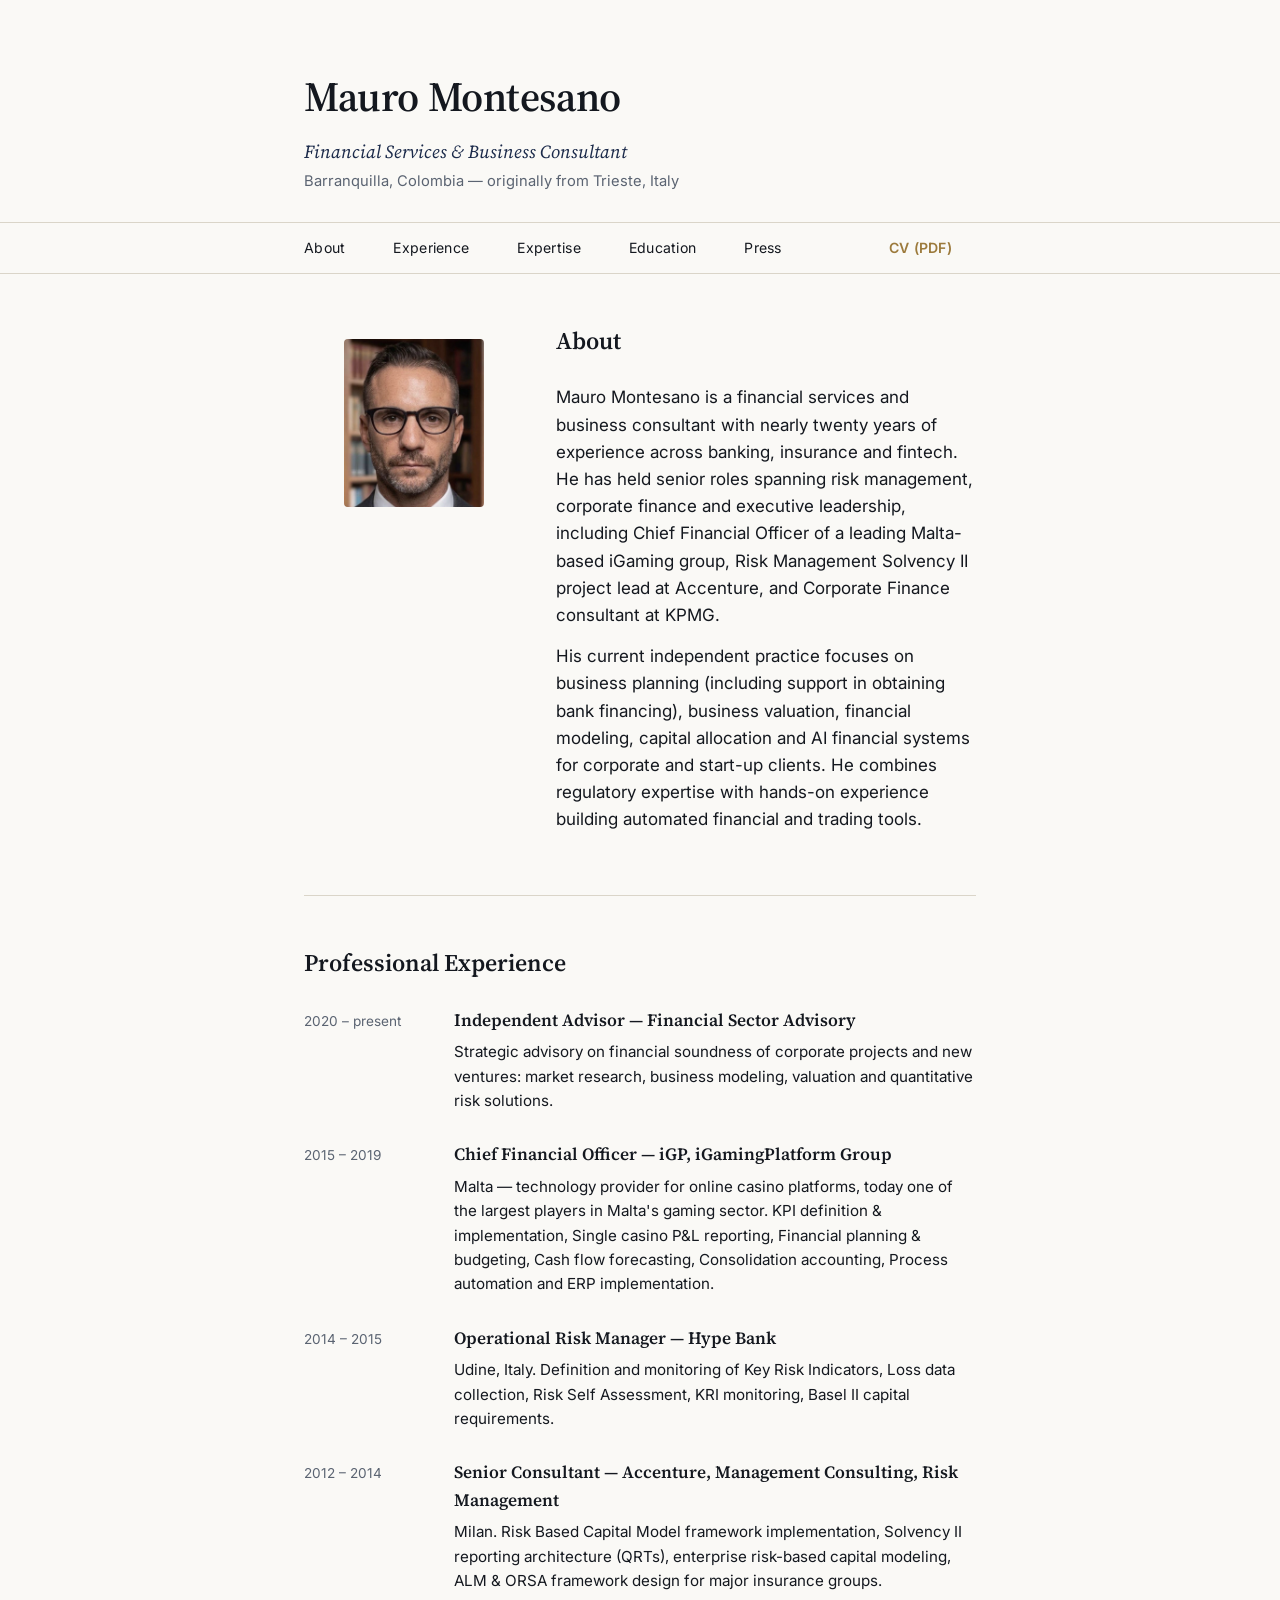
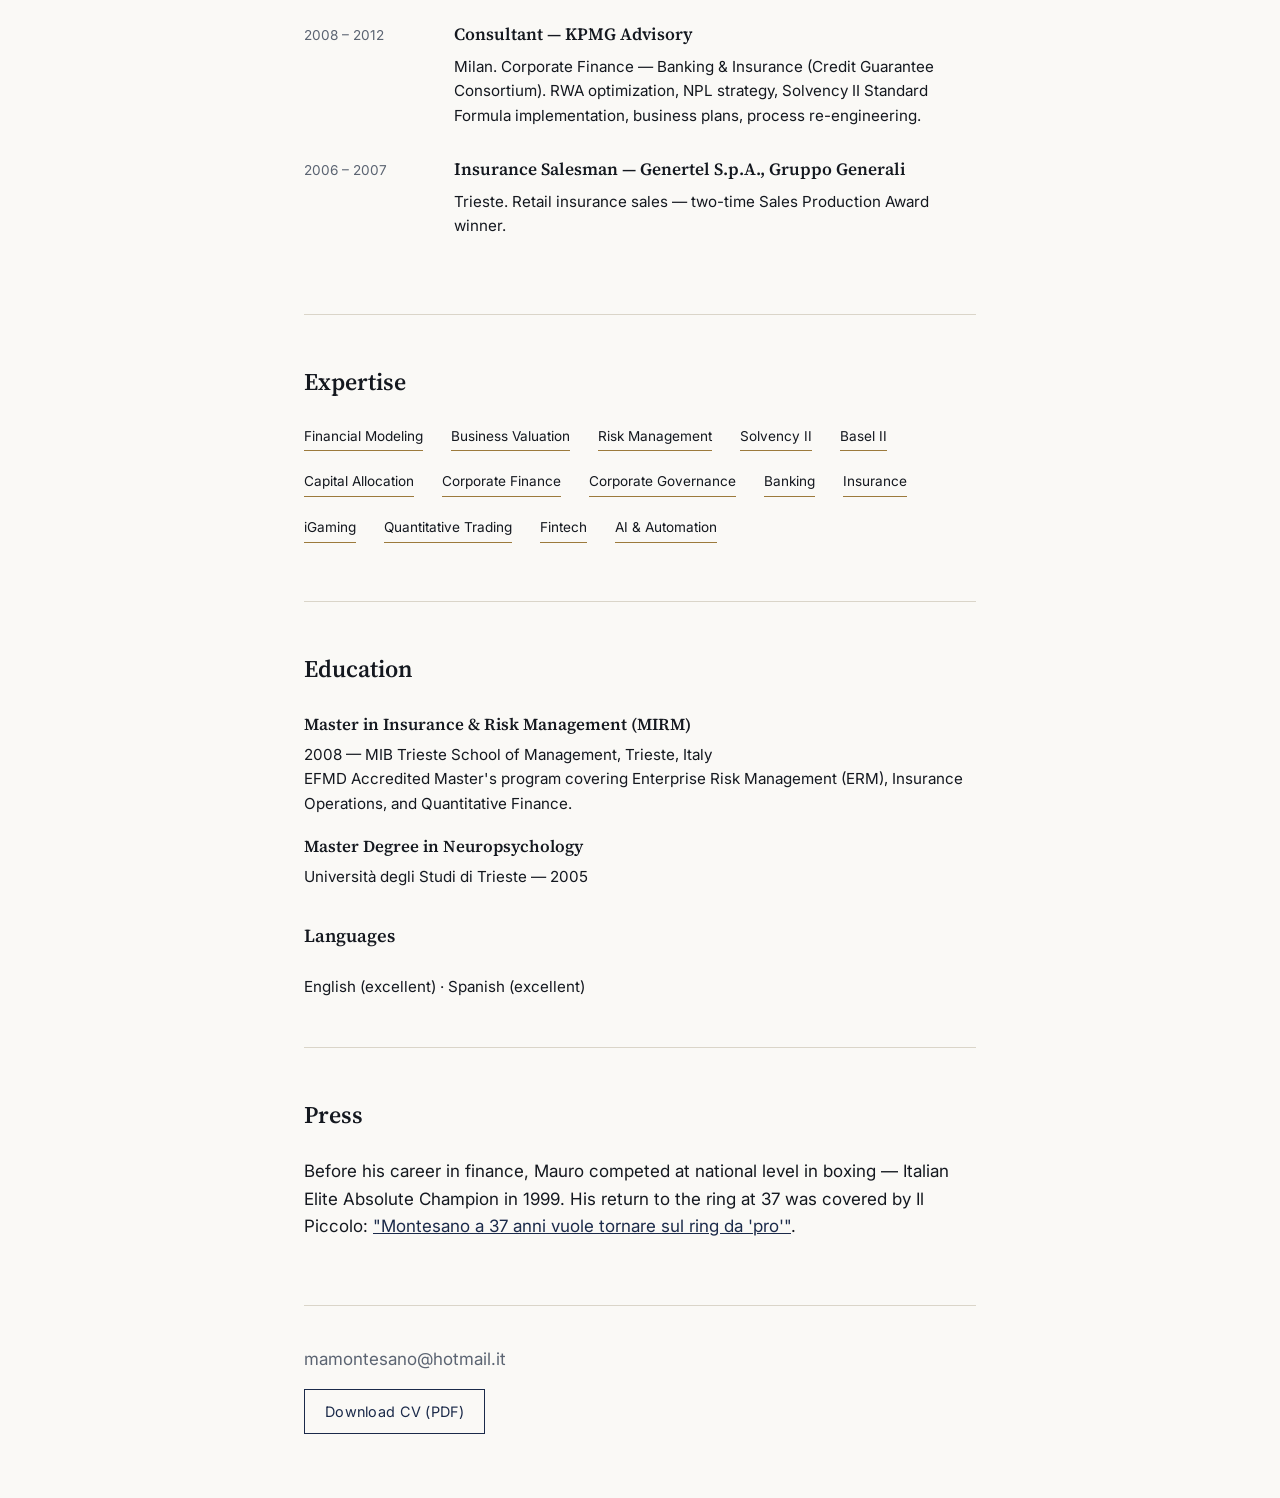
==== index.html @ 9050fa16 "Add files via upload" ====
<!DOCTYPE html>
<html lang="en">
<head>
<meta charset="UTF-8">
<meta name="viewport" content="width=device-width, initial-scale=1.0">
<title>Mauro Montesano | Financial Services &amp; Business Consultant</title>
<meta name="description" content="Mauro Montesano is a financial services and business consultant specializing in banking, insurance, financial modeling, risk management, valuation, capital allocation and fintech.">
<link rel="canonical" href="https://mauromontesano.com/">
<meta property="og:type" content="profile">
<meta property="og:title" content="Mauro Montesano | Financial Services & Business Consultant">
<meta property="og:description" content="Business consultant specializing in banking, insurance, financial modeling, risk management, valuation, capital allocation and fintech.">
<meta property="og:image" content="https://mauromontesano.com/mauro-photo.jpg">
<meta property="og:url" content="https://mauromontesano.com/">
<link rel="preconnect" href="https://fonts.googleapis.com">
<link rel="preconnect" href="https://fonts.gstatic.com" crossorigin>
<link href="https://fonts.googleapis.com/css2?family=Source+Serif+4:opsz,wght@8..60,400;8..60,600;8..60,700&family=Inter:wght@400;500;600&display=swap" rel="stylesheet">
<link rel="stylesheet" href="style.css">
<script type="application/ld+json">
{
  "@context": "https://schema.org",
  "@type": "Person",
  "name": "Mauro Montesano",
  "jobTitle": "Financial Services & Business Consultant",
  "url": "https://mauromontesano.com/",
  "image": "https://mauromontesano.com/mauro-photo.jpg",
  "email": "mailto:mamontesano@hotmail.it",
  "address": {
    "@type": "PostalAddress",
    "addressLocality": "Barranquilla",
    "addressCountry": "CO"
  },
  "birthPlace": "Trieste, Italy",
  "alumniOf": [
    {"@type": "CollegeOrUniversity", "name": "MIB School of Management"},
    {"@type": "CollegeOrUniversity", "name": "Università degli Studi di Trieste"}
  ],
  "worksFor": {
    "@type": "Organization",
    "name": "Independent Advisor"
  },
  "knowsAbout": ["Banking", "Insurance", "Financial Modeling", "Risk Management", "Solvency II", "Capital Allocation", "Corporate Finance", "iGaming", "Quantitative Trading", "Fintech"],
  "sameAs": [
    "https://www.ilpiccolo.it/sport/montesano-a-37-anni-vuole-tornare-sul-ring-da-pro-gf940ly8"
  ]
}
</script>
</head>
<body>

<header class="site-header">
  <div class="wrap">
    <h1>Mauro Montesano</h1>
    <p class="tagline">Financial Services &amp; Business Consultant</p>
    <p class="location">Barranquilla, Colombia — originally from Trieste, Italy</p>
  </div>
</header>

<nav class="site-nav">
  <div class="wrap">
    <a href="#about">About</a>
    <a href="#experience">Experience</a>
    <a href="#expertise">Expertise</a>
    <a href="#education">Education</a>
    <a href="#press">Press</a>
    <a href="Mauro_Montesano_CV.pdf">CV (PDF)</a>
  </div>
</nav>

<main class="wrap">

  <section id="about" class="section about">
    <figure class="portrait">
      <img src="mauro-photo.jpg" alt="Portrait of Mauro Montesano" width="240" height="240">
    </figure>
    <div class="about-text">
      <h2>About</h2>
      <p>Mauro Montesano is a financial services and business consultant with nearly twenty years of experience across banking, insurance and fintech. He has held senior roles spanning risk management, corporate finance and executive leadership, including Chief Financial Officer of a leading Malta-based iGaming group, Risk Management Solvency II project lead at Accenture, and Corporate Finance consultant at KPMG.</p>
      <p>His current independent practice focuses on business planning (including support in obtaining bank financing), business valuation, financial modeling, capital allocation and AI financial systems for corporate and start-up clients. He combines regulatory expertise with hands-on experience building automated financial and trading tools.</p>
    </div>
  </section>

  <section id="experience" class="section">
    <h2>Professional Experience</h2>

    <article class="role">
      <div class="role-meta">
        <span class="dates">2020 – present</span>
      </div>
      <div class="role-body">
        <h3>Independent Advisor — Financial Sector Advisory</h3>
        <p class="role-sub">Strategic advisory on financial soundness of corporate projects and new ventures: market research, business modeling, valuation and quantitative risk solutions.</p>
      </div>
    </article>

    <article class="role">
      <div class="role-meta"><span class="dates">2015 – 2019</span></div>
      <div class="role-body">
        <h3>Chief Financial Officer — iGP, iGamingPlatform Group</h3>
        <p class="role-sub">Malta — technology provider for online casino platforms, today one of the largest players in Malta's gaming sector. KPI definition &amp; implementation, Single casino P&amp;L reporting, Financial planning &amp; budgeting, Cash flow forecasting, Consolidation accounting, Process automation and ERP implementation.</p>
      </div>
    </article>

    <article class="role">
      <div class="role-meta"><span class="dates">2014 – 2015</span></div>
      <div class="role-body">
        <h3>Operational Risk Manager — Hype Bank</h3>
        <p class="role-sub">Udine, Italy. Definition and monitoring of Key Risk Indicators, Loss data collection, Risk Self Assessment, KRI monitoring, Basel II capital requirements.</p>
      </div>
    </article>

    <article class="role">
      <div class="role-meta"><span class="dates">2012 – 2014</span></div>
      <div class="role-body">
        <h3>Senior Consultant — Accenture, Management Consulting, Risk Management</h3>
        <p class="role-sub">Milan. Risk Based Capital Model framework implementation, Solvency II reporting architecture (QRTs), enterprise risk-based capital modeling, ALM &amp; ORSA framework design for major insurance groups.</p>
      </div>
    </article>

    <article class="role">
      <div class="role-meta"><span class="dates">2008 – 2012</span></div>
      <div class="role-body">
        <h3>Consultant — KPMG Advisory</h3>
        <p class="role-sub">Milan. Corporate Finance — Banking &amp; Insurance (Credit Guarantee Consortium). RWA optimization, NPL strategy, Solvency II Standard Formula implementation, business plans, process re-engineering.</p>
      </div>
    </article>

    <article class="role">
      <div class="role-meta"><span class="dates">2006 – 2007</span></div>
      <div class="role-body">
        <h3>Insurance Salesman — Genertel S.p.A., Gruppo Generali</h3>
        <p class="role-sub">Trieste. Retail insurance sales — two-time Sales Production Award winner.</p>
      </div>
    </article>
  </section>

  <section id="expertise" class="section">
    <h2>Expertise</h2>
    <ul class="tag-list">
      <li>Financial Modeling</li>
      <li>Business Valuation</li>
      <li>Risk Management</li>
      <li>Solvency II</li>
      <li>Basel II</li>
      <li>Capital Allocation</li>
      <li>Corporate Finance</li>
      <li>Corporate Governance</li>
      <li>Banking</li>
      <li>Insurance</li>
      <li>iGaming</li>
      <li>Quantitative Trading</li>
      <li>Fintech</li>
      <li>AI &amp; Automation</li>
    </ul>
  </section>

  <section id="education" class="section">
    <h2>Education</h2>
    <article class="edu">
      <h3>Master in Insurance &amp; Risk Management (MIRM)</h3>
      <p class="role-sub">2008 — MIB Trieste School of Management, Trieste, Italy</p>
      <p class="role-sub">EFMD Accredited Master's program covering Enterprise Risk Management (ERM), Insurance Operations, and Quantitative Finance.</p>
    </article>
    <article class="edu">
      <h3>Master Degree in Neuropsychology</h3>
      <p class="role-sub">Università degli Studi di Trieste — 2005</p>
    </article>
    <h2 class="sub-h2">Languages</h2>
    <p class="role-sub">English (excellent) · Spanish (excellent)</p>
  </section>

  <section id="press" class="section">
    <h2>Press</h2>
    <p>Before his career in finance, Mauro competed at national level in boxing — Italian Elite Absolute Champion in 1999. His return to the ring at 37 was covered by Il Piccolo: <a href="https://www.ilpiccolo.it/sport/montesano-a-37-anni-vuole-tornare-sul-ring-da-pro-gf940ly8" target="_blank" rel="noopener">"Montesano a 37 anni vuole tornare sul ring da 'pro'"</a>.</p>
  </section>

</main>

<footer class="site-footer">
  <div class="wrap">
    <p>mamontesano@hotmail.it</p>
    <a class="cv-button" href="Mauro_Montesano_CV.pdf">Download CV (PDF)</a>
  </div>
</footer>

</body>
</html>
---- style.css ----
:root {
  --paper: #FAF9F6;
  --ink: #14181F;
  --navy: #1B2A4A;
  --brass: #9C7A3C;
  --muted: #5B6472;
  --rule: #DAD5C9;
  --serif: "Source Serif 4", Georgia, serif;
  --sans: "Inter", -apple-system, BlinkMacSystemFont, sans-serif;
}

* { box-sizing: border-box; }

body {
  margin: 0;
  background: var(--paper);
  color: var(--ink);
  font-family: var(--sans);
  font-size: 17px;
  line-height: 1.6;
}

.wrap {
  max-width: 720px;
  margin: 0 auto;
  padding: 0 24px;
}

a { color: var(--navy); }
a:hover { color: var(--brass); }

.site-header {
  padding: 64px 0 28px;
  border-bottom: 1px solid var(--rule);
}
.site-header h1 {
  font-family: var(--serif);
  font-weight: 600;
  font-size: 2.6rem;
  margin: 0 0 6px;
  letter-spacing: -0.01em;
}
.tagline {
  font-family: var(--serif);
  font-style: italic;
  font-size: 1.15rem;
  color: var(--navy);
  margin: 0 0 4px;
}
.location {
  font-size: 0.92rem;
  color: var(--muted);
  margin: 0;
}

.site-nav {
  border-bottom: 1px solid var(--rule);
  background: var(--paper);
  position: sticky;
  top: 0;
}
.site-nav .wrap {
  display: flex;
  gap: 24px;
  padding: 14px 24px;
  flex-wrap: wrap;
}
.site-nav a {
  font-size: 0.88rem;
  text-decoration: none;
  color: var(--ink);
  letter-spacing: 0.02em;
  margin-right: 24px;
}
.site-nav a:last-child {
  margin-left: auto;
  color: var(--brass);
  font-weight: 600;
}

.section {
  padding: 48px 0;
  border-bottom: 1px solid var(--rule);
}
.section h2 {
  font-family: var(--serif);
  font-size: 1.5rem;
  font-weight: 600;
  margin: 0 0 24px;
}
.sub-h2 {
  margin-top: 32px !important;
  font-size: 1.15rem !important;
}

.about {
  display: flex;
  gap: 32px;
  align-items: flex-start;
}
.portrait img {
  width: 140px;
  height: 168px;
  object-fit: cover;
  object-position: center 12%;
  border-radius: 4px;
  filter: grayscale(15%);
}
.about-text h2 { margin-top: 0; }
.about-text p { margin: 0 0 14px; }

.role {
  display: grid;
  grid-template-columns: 130px 1fr;
  gap: 20px;
  margin-bottom: 28px;
}
.role .dates {
  font-size: 0.85rem;
  color: var(--muted);
  white-space: nowrap;
  padding-top: 3px;
}
.role h3 {
  font-family: var(--serif);
  font-size: 1.08rem;
  font-weight: 600;
  margin: 0 0 6px;
}
.role-sub {
  margin: 0;
  color: var(--ink);
  font-size: 0.95rem;
}

.edu h3 {
  font-family: var(--serif);
  font-size: 1.05rem;
  font-weight: 600;
  margin: 0 0 4px;
}
.edu { margin-bottom: 18px; }

.tag-list {
  list-style: none;
  margin: 0;
  padding: 0;
  display: flex;
  flex-wrap: wrap;
  gap: 10px 14px;
}
.tag-list li {
  font-size: 0.85rem;
  padding-bottom: 3px;
  margin: 0 14px 10px 0;
  border-bottom: 1px solid var(--brass);
  color: var(--ink);
}

.site-footer {
  padding: 40px 0 64px;
}
.site-footer p {
  margin: 0 0 16px;
  color: var(--muted);
}
.cv-button {
  display: inline-block;
  padding: 10px 20px;
  border: 1px solid var(--navy);
  color: var(--navy);
  text-decoration: none;
  font-size: 0.9rem;
  letter-spacing: 0.02em;
}
.cv-button:hover {
  background: var(--navy);
  color: var(--paper);
}

@media (max-width: 600px) {
  .about { flex-direction: column; }
  .role { grid-template-columns: 1fr; gap: 4px; }
  .site-header h1 { font-size: 2rem; }
}
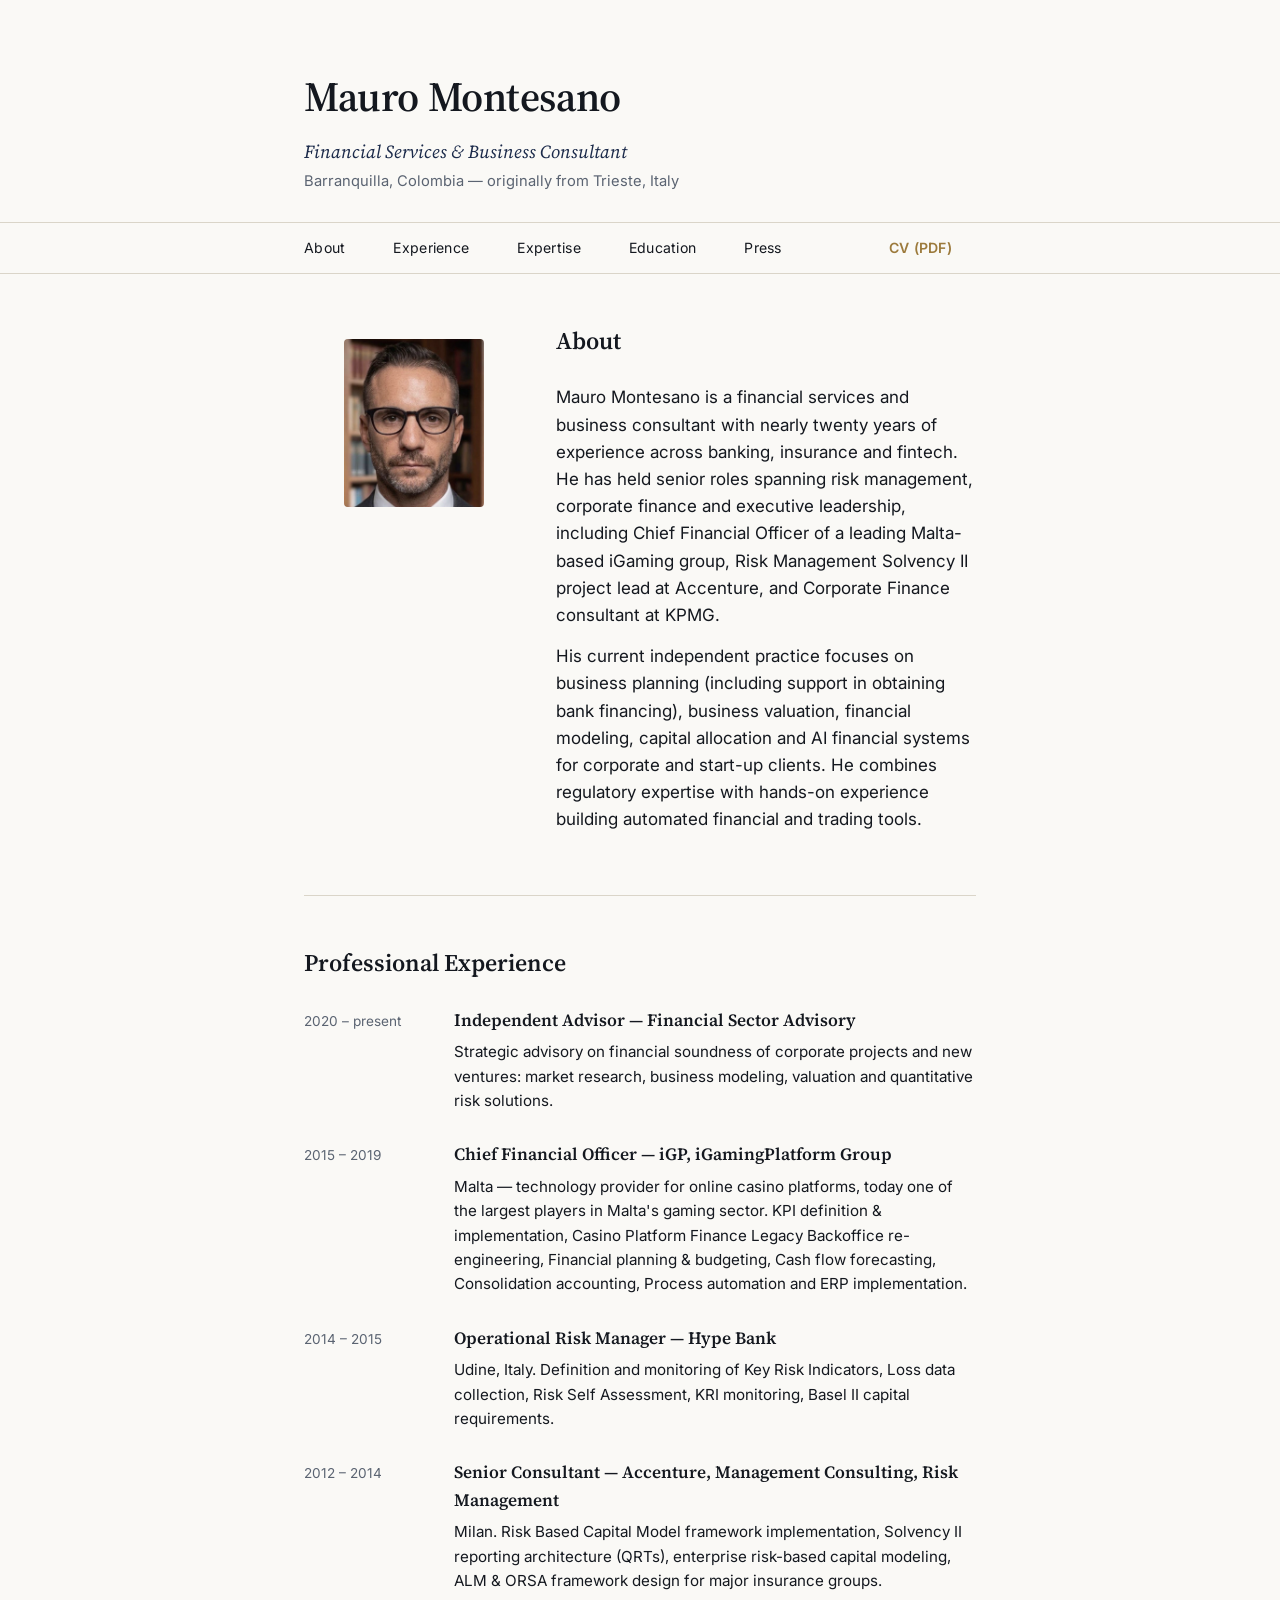
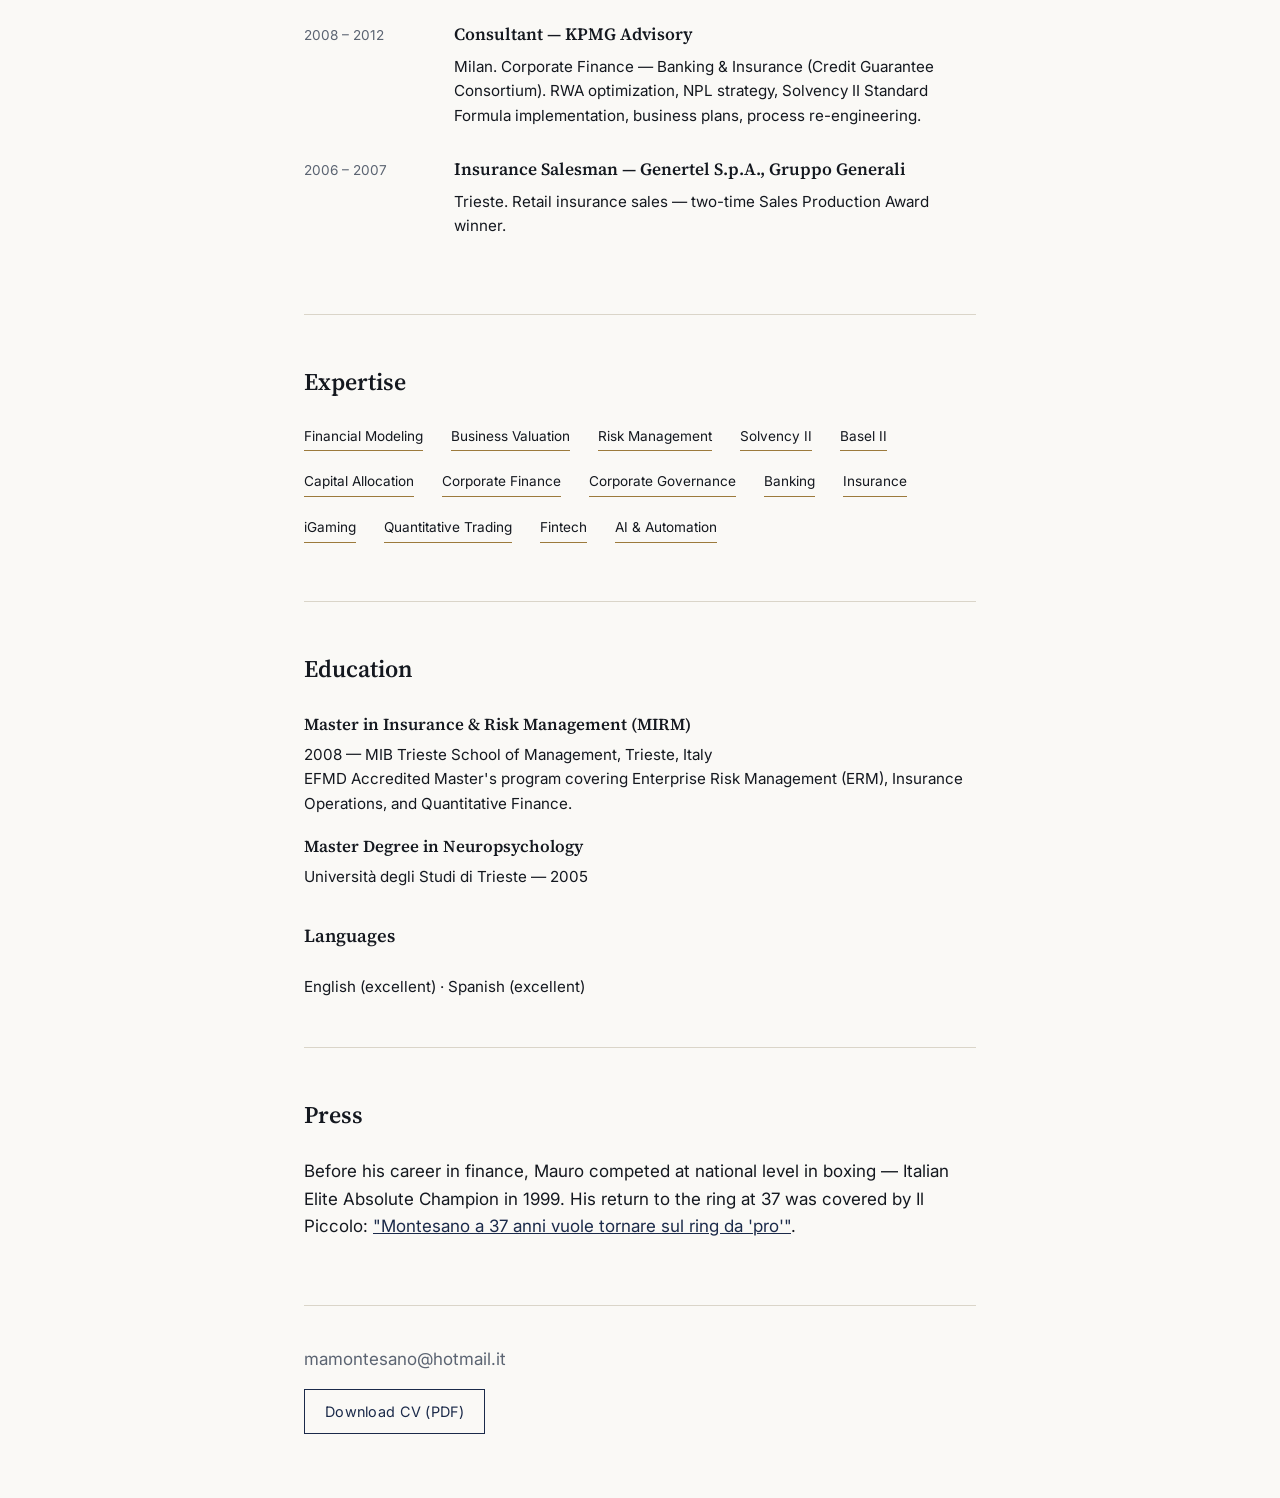
==== commit b791295f: "Add files via upload" ====
--- a/index.html
+++ b/index.html
@@ -96,7 +96,7 @@
       <div class="role-meta"><span class="dates">2015 – 2019</span></div>
       <div class="role-body">
         <h3>Chief Financial Officer — iGP, iGamingPlatform Group</h3>
-        <p class="role-sub">Malta — technology provider for online casino platforms, today one of the largest players in Malta's gaming sector. KPI definition &amp; implementation, Single casino P&amp;L reporting, Financial planning &amp; budgeting, Cash flow forecasting, Consolidation accounting, Process automation and ERP implementation.</p>
+        <p class="role-sub">Malta — technology provider for online casino platforms, today one of the largest players in Malta's gaming sector. KPI definition &amp; implementation, Casino Platform Finance Legacy Backoffice re-engineering, Financial planning &amp; budgeting, Cash flow forecasting, Consolidation accounting, Process automation and ERP implementation.</p>
       </div>
     </article>
 
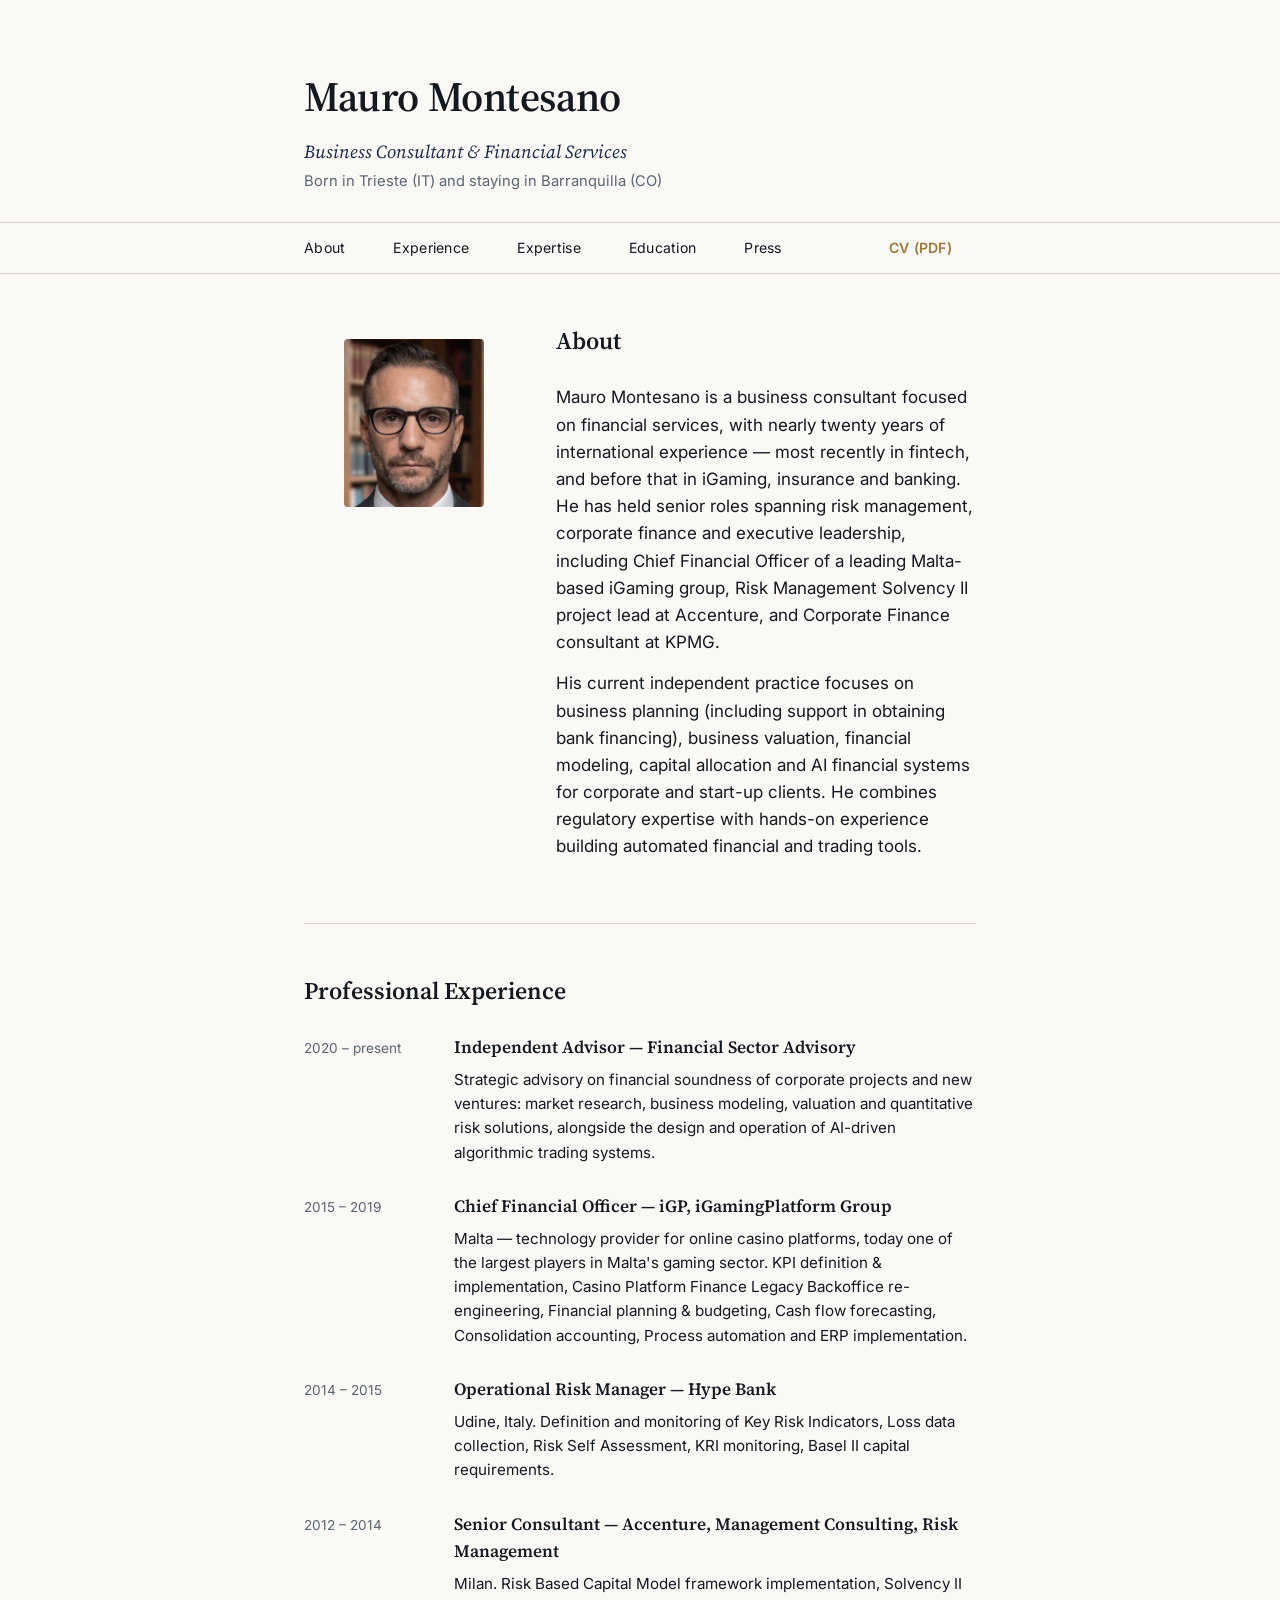
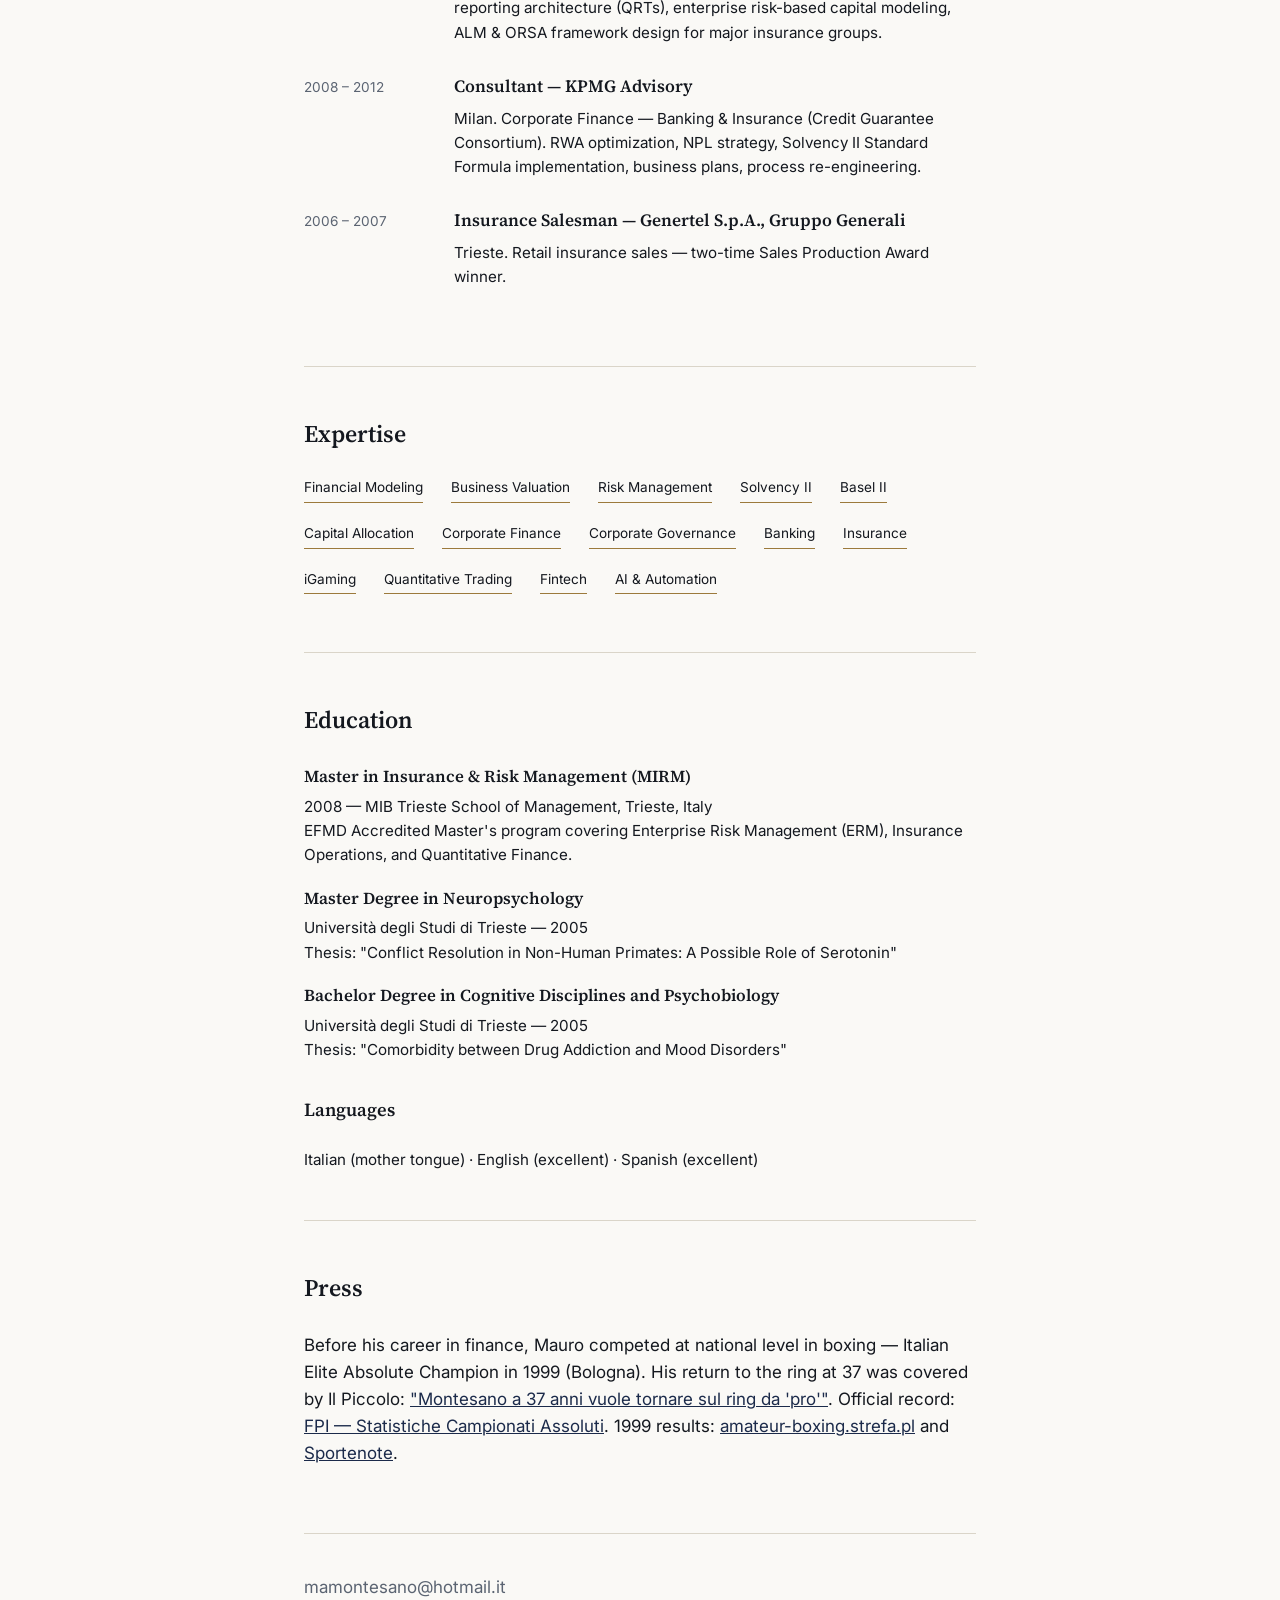
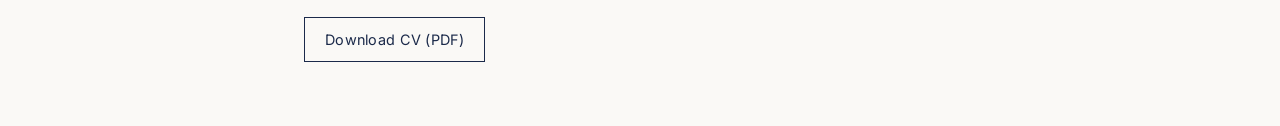
==== commit 9c0be1df: "Add files via upload" ====
--- a/index.html
+++ b/index.html
@@ -50,8 +50,8 @@
 <header class="site-header">
   <div class="wrap">
     <h1>Mauro Montesano</h1>
-    <p class="tagline">Financial Services &amp; Business Consultant</p>
-    <p class="location">Barranquilla, Colombia — originally from Trieste, Italy</p>
+    <p class="tagline">Business Consultant &amp; Financial Services</p>
+    <p class="location">Born in Trieste (IT) and staying in Barranquilla (CO)</p>
   </div>
 </header>
 
@@ -74,7 +74,7 @@
     </figure>
     <div class="about-text">
       <h2>About</h2>
-      <p>Mauro Montesano is a financial services and business consultant with nearly twenty years of experience across banking, insurance and fintech. He has held senior roles spanning risk management, corporate finance and executive leadership, including Chief Financial Officer of a leading Malta-based iGaming group, Risk Management Solvency II project lead at Accenture, and Corporate Finance consultant at KPMG.</p>
+      <p>Mauro Montesano is a business consultant focused on financial services, with nearly twenty years of international experience — most recently in fintech, and before that in iGaming, insurance and banking. He has held senior roles spanning risk management, corporate finance and executive leadership, including Chief Financial Officer of a leading Malta-based iGaming group, Risk Management Solvency II project lead at Accenture, and Corporate Finance consultant at KPMG.</p>
       <p>His current independent practice focuses on business planning (including support in obtaining bank financing), business valuation, financial modeling, capital allocation and AI financial systems for corporate and start-up clients. He combines regulatory expertise with hands-on experience building automated financial and trading tools.</p>
     </div>
   </section>
@@ -88,7 +88,7 @@
       </div>
       <div class="role-body">
         <h3>Independent Advisor — Financial Sector Advisory</h3>
-        <p class="role-sub">Strategic advisory on financial soundness of corporate projects and new ventures: market research, business modeling, valuation and quantitative risk solutions.</p>
+        <p class="role-sub">Strategic advisory on financial soundness of corporate projects and new ventures: market research, business modeling, valuation and quantitative risk solutions, alongside the design and operation of AI-driven algorithmic trading systems.</p>
       </div>
     </article>
 
@@ -163,14 +163,20 @@
     <article class="edu">
       <h3>Master Degree in Neuropsychology</h3>
       <p class="role-sub">Università degli Studi di Trieste — 2005</p>
+      <p class="role-sub">Thesis: "Conflict Resolution in Non-Human Primates: A Possible Role of Serotonin"</p>
+    </article>
+    <article class="edu">
+      <h3>Bachelor Degree in Cognitive Disciplines and Psychobiology</h3>
+      <p class="role-sub">Università degli Studi di Trieste — 2005</p>
+      <p class="role-sub">Thesis: "Comorbidity between Drug Addiction and Mood Disorders"</p>
     </article>
     <h2 class="sub-h2">Languages</h2>
-    <p class="role-sub">English (excellent) · Spanish (excellent)</p>
+    <p class="role-sub">Italian (mother tongue) · English (excellent) · Spanish (excellent)</p>
   </section>
 
   <section id="press" class="section">
     <h2>Press</h2>
-    <p>Before his career in finance, Mauro competed at national level in boxing — Italian Elite Absolute Champion in 1999. His return to the ring at 37 was covered by Il Piccolo: <a href="https://www.ilpiccolo.it/sport/montesano-a-37-anni-vuole-tornare-sul-ring-da-pro-gf940ly8" target="_blank" rel="noopener">"Montesano a 37 anni vuole tornare sul ring da 'pro'"</a>.</p>
+    <p>Before his career in finance, Mauro competed at national level in boxing — Italian Elite Absolute Champion in 1999 (Bologna). His return to the ring at 37 was covered by Il Piccolo: <a href="https://www.ilpiccolo.it/sport/montesano-a-37-anni-vuole-tornare-sul-ring-da-pro-gf940ly8" target="_blank" rel="noopener">"Montesano a 37 anni vuole tornare sul ring da 'pro'"</a>. Official record: <a href="https://www.fpi.it/pugilato-olimpico/statistiche-campionati-assoluti.html" target="_blank" rel="noopener">FPI — Statistiche Campionati Assoluti</a>. 1999 results: <a href="https://amateur-boxing.strefa.pl/1999Results.html" target="_blank" rel="noopener">amateur-boxing.strefa.pl</a> and <a href="https://www.sportenote.com/news_e.asp?da=54&id=10933" target="_blank" rel="noopener">Sportenote</a>.</p>
   </section>
 
 </main>
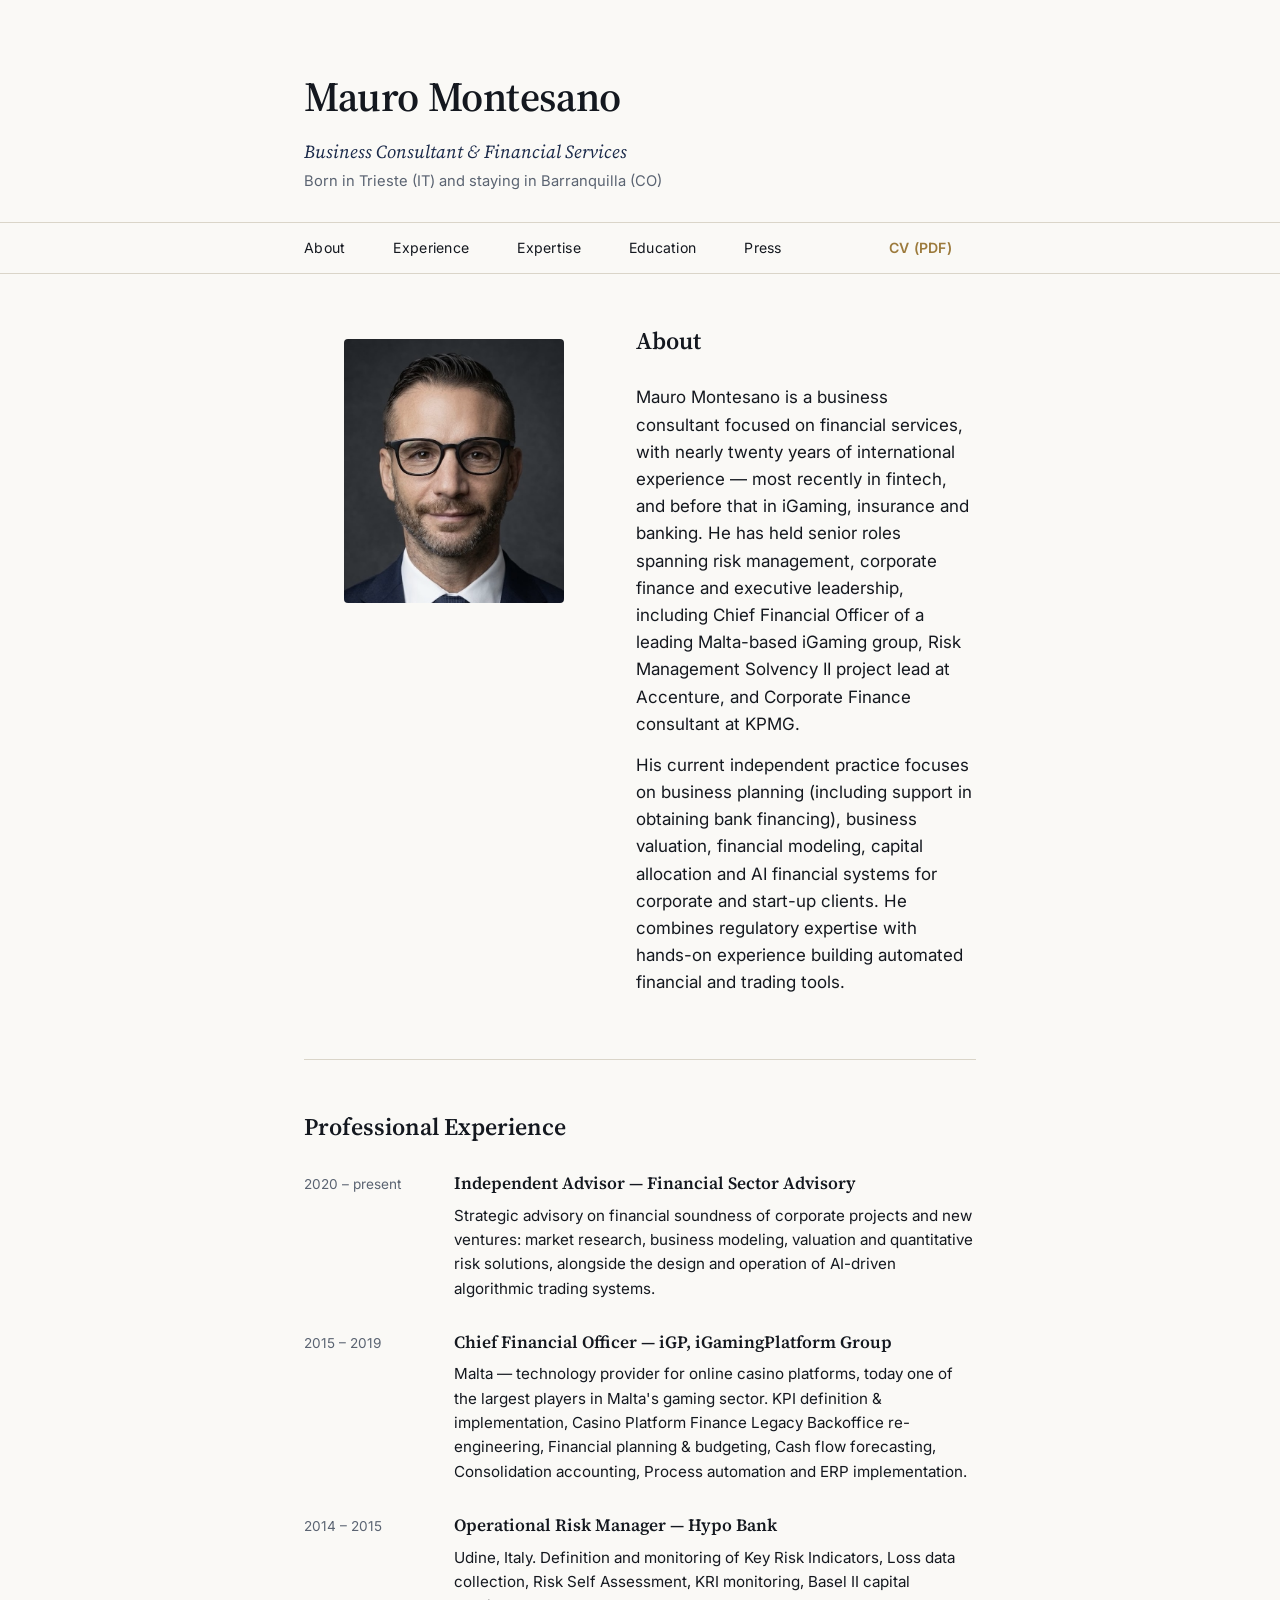
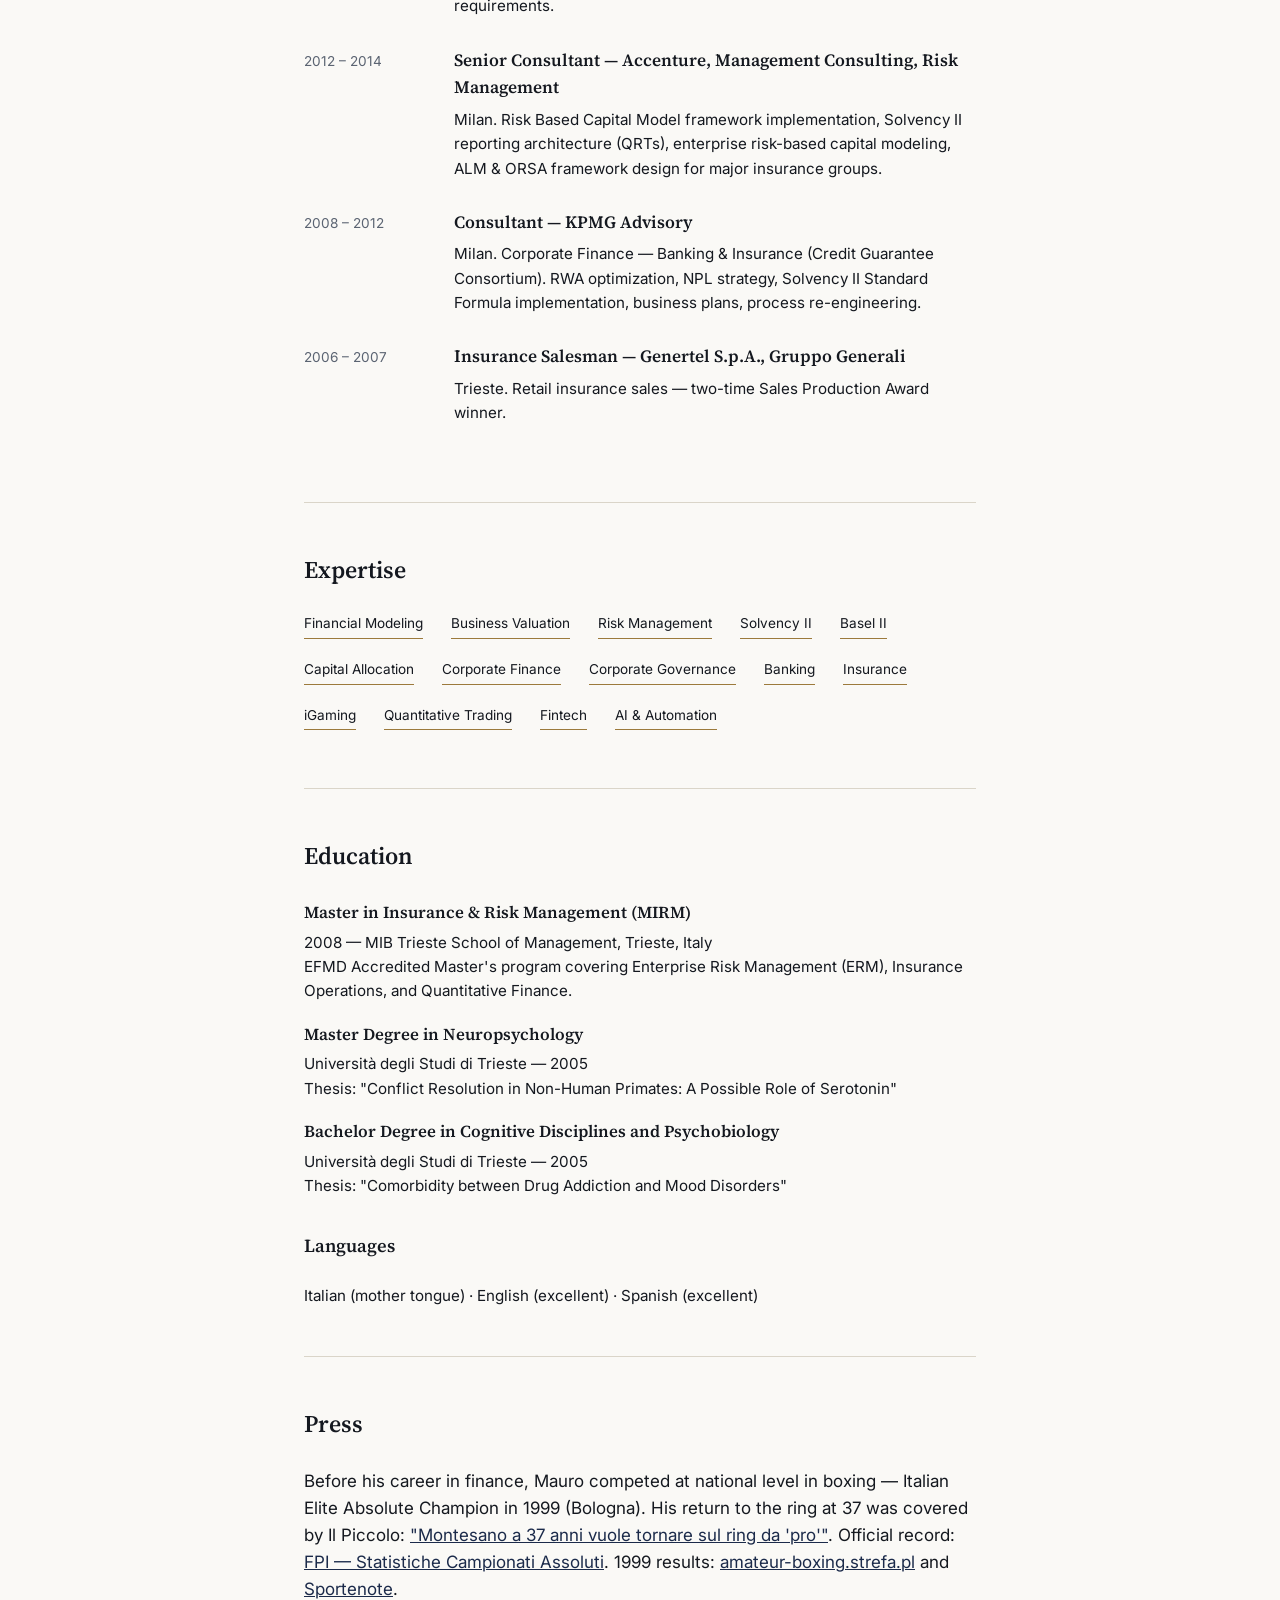
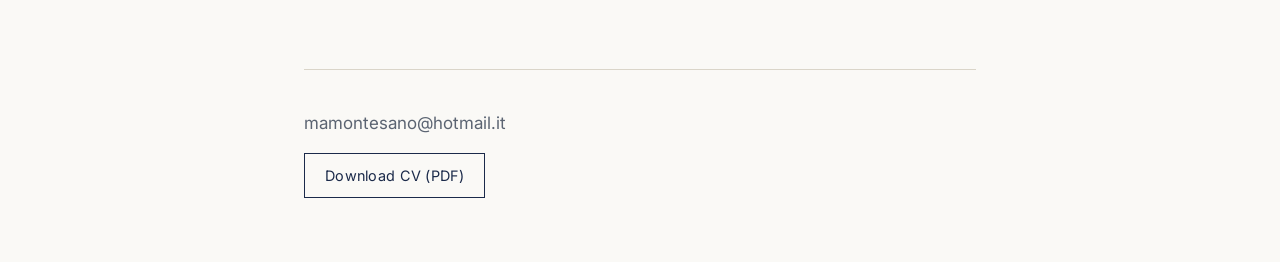
==== commit 13193020: "Add files via upload" ====
--- a/index.html
+++ b/index.html
@@ -103,7 +103,7 @@
     <article class="role">
       <div class="role-meta"><span class="dates">2014 – 2015</span></div>
       <div class="role-body">
-        <h3>Operational Risk Manager — Hype Bank</h3>
+        <h3>Operational Risk Manager — Hypo Bank</h3>
         <p class="role-sub">Udine, Italy. Definition and monitoring of Key Risk Indicators, Loss data collection, Risk Self Assessment, KRI monitoring, Basel II capital requirements.</p>
       </div>
     </article>
--- a/style.css
+++ b/style.css
@@ -99,8 +99,8 @@
   align-items: flex-start;
 }
 .portrait img {
-  width: 140px;
-  height: 168px;
+  width: 220px;
+  height: 264px;
   object-fit: cover;
   object-position: center 12%;
   border-radius: 4px;
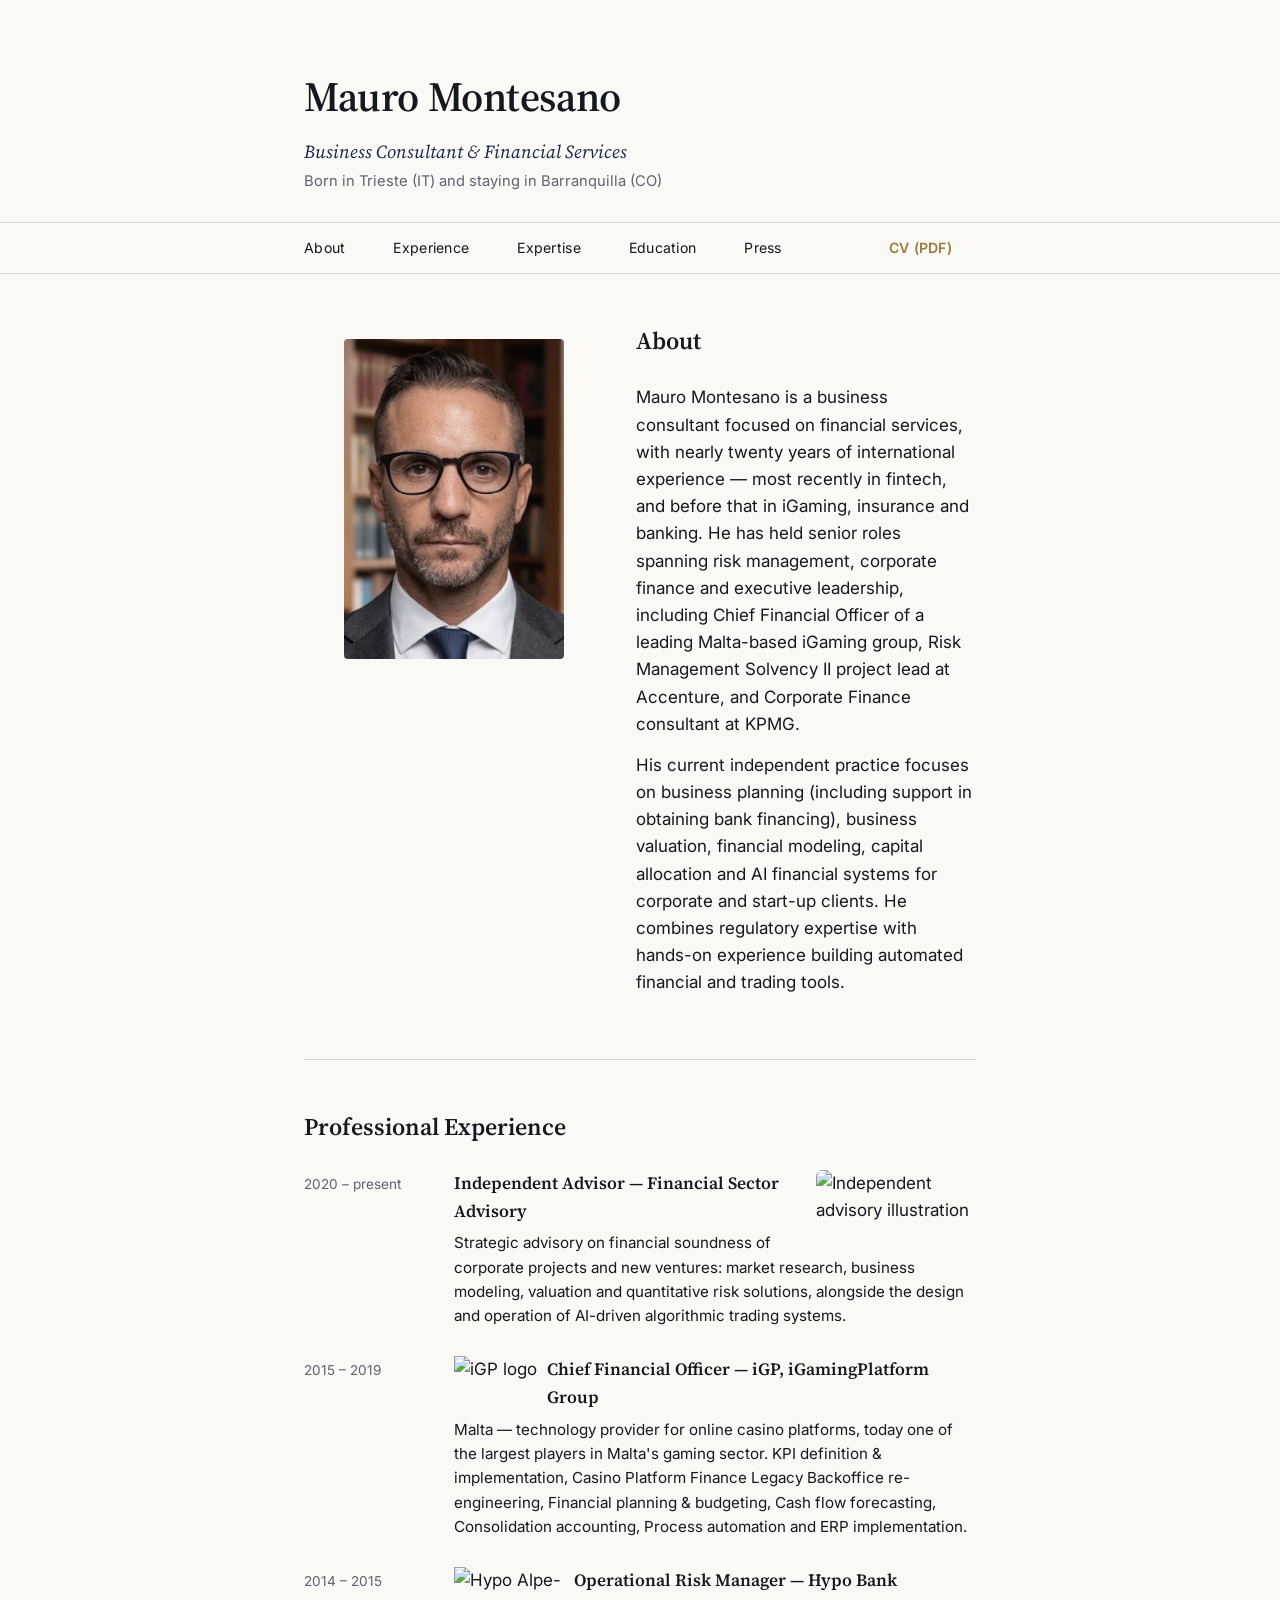
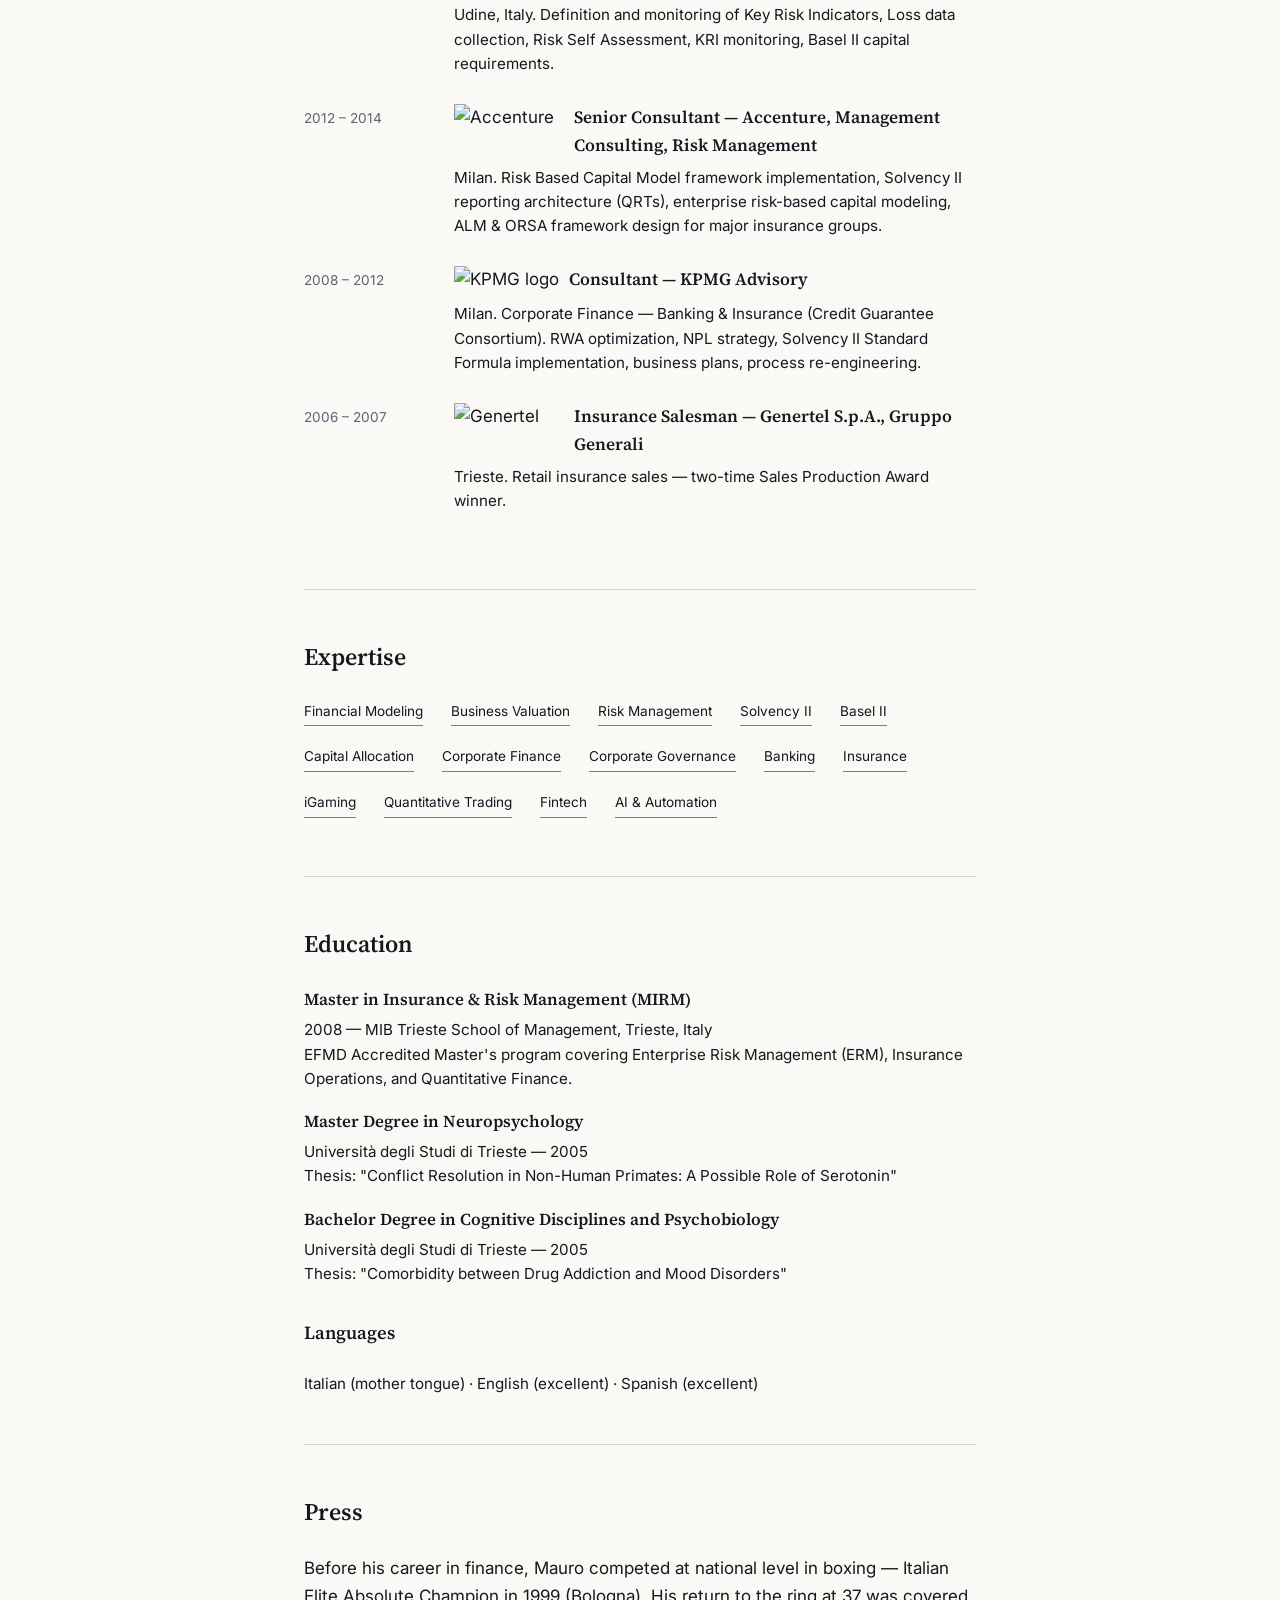
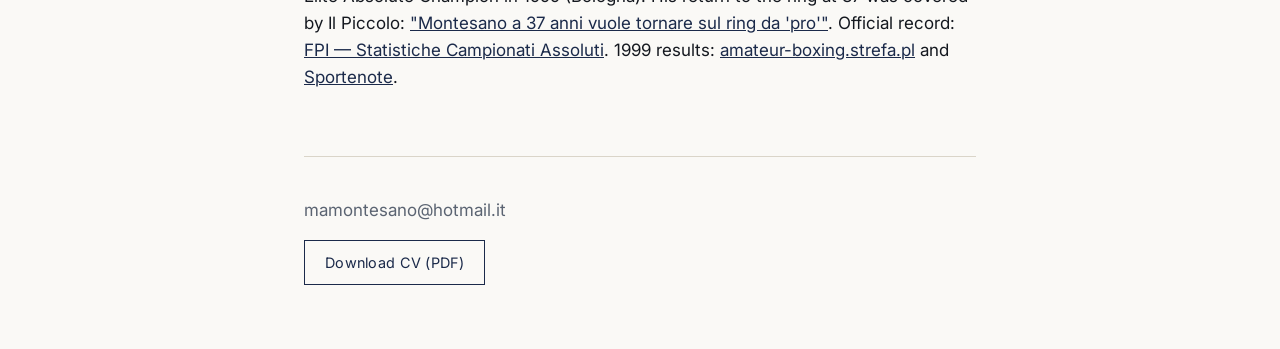
==== commit b9a27b97: "Add files via upload" ====
--- a/index.html
+++ b/index.html
@@ -87,6 +87,7 @@
         <span class="dates">2020 – present</span>
       </div>
       <div class="role-body">
+        <img class="advisor-banner" src="logos/advisor-banner.jpg" alt="Independent advisory illustration">
         <h3>Independent Advisor — Financial Sector Advisory</h3>
         <p class="role-sub">Strategic advisory on financial soundness of corporate projects and new ventures: market research, business modeling, valuation and quantitative risk solutions, alongside the design and operation of AI-driven algorithmic trading systems.</p>
       </div>
@@ -95,7 +96,7 @@
     <article class="role">
       <div class="role-meta"><span class="dates">2015 – 2019</span></div>
       <div class="role-body">
-        <h3>Chief Financial Officer — iGP, iGamingPlatform Group</h3>
+        <div class="role-header"><img class="company-logo" src="logos/igp.png" alt="iGP logo"><h3>Chief Financial Officer — iGP, iGamingPlatform Group</h3></div>
         <p class="role-sub">Malta — technology provider for online casino platforms, today one of the largest players in Malta's gaming sector. KPI definition &amp; implementation, Casino Platform Finance Legacy Backoffice re-engineering, Financial planning &amp; budgeting, Cash flow forecasting, Consolidation accounting, Process automation and ERP implementation.</p>
       </div>
     </article>
@@ -103,7 +104,7 @@
     <article class="role">
       <div class="role-meta"><span class="dates">2014 – 2015</span></div>
       <div class="role-body">
-        <h3>Operational Risk Manager — Hypo Bank</h3>
+        <div class="role-header"><img class="company-logo" src="logos/hypo.png" alt="Hypo Alpe-Adria-Bank logo"><h3>Operational Risk Manager — Hypo Bank</h3></div>
         <p class="role-sub">Udine, Italy. Definition and monitoring of Key Risk Indicators, Loss data collection, Risk Self Assessment, KRI monitoring, Basel II capital requirements.</p>
       </div>
     </article>
@@ -111,7 +112,7 @@
     <article class="role">
       <div class="role-meta"><span class="dates">2012 – 2014</span></div>
       <div class="role-body">
-        <h3>Senior Consultant — Accenture, Management Consulting, Risk Management</h3>
+        <div class="role-header"><img class="company-logo" src="logos/accenture.png" alt="Accenture logo"><h3>Senior Consultant — Accenture, Management Consulting, Risk Management</h3></div>
         <p class="role-sub">Milan. Risk Based Capital Model framework implementation, Solvency II reporting architecture (QRTs), enterprise risk-based capital modeling, ALM &amp; ORSA framework design for major insurance groups.</p>
       </div>
     </article>
@@ -119,7 +120,7 @@
     <article class="role">
       <div class="role-meta"><span class="dates">2008 – 2012</span></div>
       <div class="role-body">
-        <h3>Consultant — KPMG Advisory</h3>
+        <div class="role-header"><img class="company-logo" src="logos/kpmg.png" alt="KPMG logo"><h3>Consultant — KPMG Advisory</h3></div>
         <p class="role-sub">Milan. Corporate Finance — Banking &amp; Insurance (Credit Guarantee Consortium). RWA optimization, NPL strategy, Solvency II Standard Formula implementation, business plans, process re-engineering.</p>
       </div>
     </article>
@@ -127,7 +128,7 @@
     <article class="role">
       <div class="role-meta"><span class="dates">2006 – 2007</span></div>
       <div class="role-body">
-        <h3>Insurance Salesman — Genertel S.p.A., Gruppo Generali</h3>
+        <div class="role-header"><img class="company-logo" src="logos/genertel.png" alt="Genertel logo"><h3>Insurance Salesman — Genertel S.p.A., Gruppo Generali</h3></div>
         <p class="role-sub">Trieste. Retail insurance sales — two-time Sales Production Award winner.</p>
       </div>
     </article>
--- a/style.css
+++ b/style.css
@@ -100,9 +100,9 @@
 }
 .portrait img {
   width: 220px;
-  height: 264px;
+  height: 320px;
   object-fit: cover;
-  object-position: center 12%;
+  object-position: center 15%;
   border-radius: 4px;
   filter: grayscale(15%);
 }
@@ -126,6 +126,29 @@
   font-size: 1.08rem;
   font-weight: 600;
   margin: 0 0 6px;
+}
+.role-header {
+  display: flex;
+  align-items: flex-start;
+  gap: 10px;
+  margin: 0 0 6px;
+}
+.role-header h3 {
+  margin: 0;
+}
+.company-logo {
+  height: 30px;
+  width: auto;
+  max-width: 110px;
+  object-fit: contain;
+  flex-shrink: 0;
+}
+.advisor-banner {
+  width: 160px;
+  height: auto;
+  border-radius: 6px;
+  float: right;
+  margin: 0 0 10px 16px;
 }
 .role-sub {
   margin: 0;
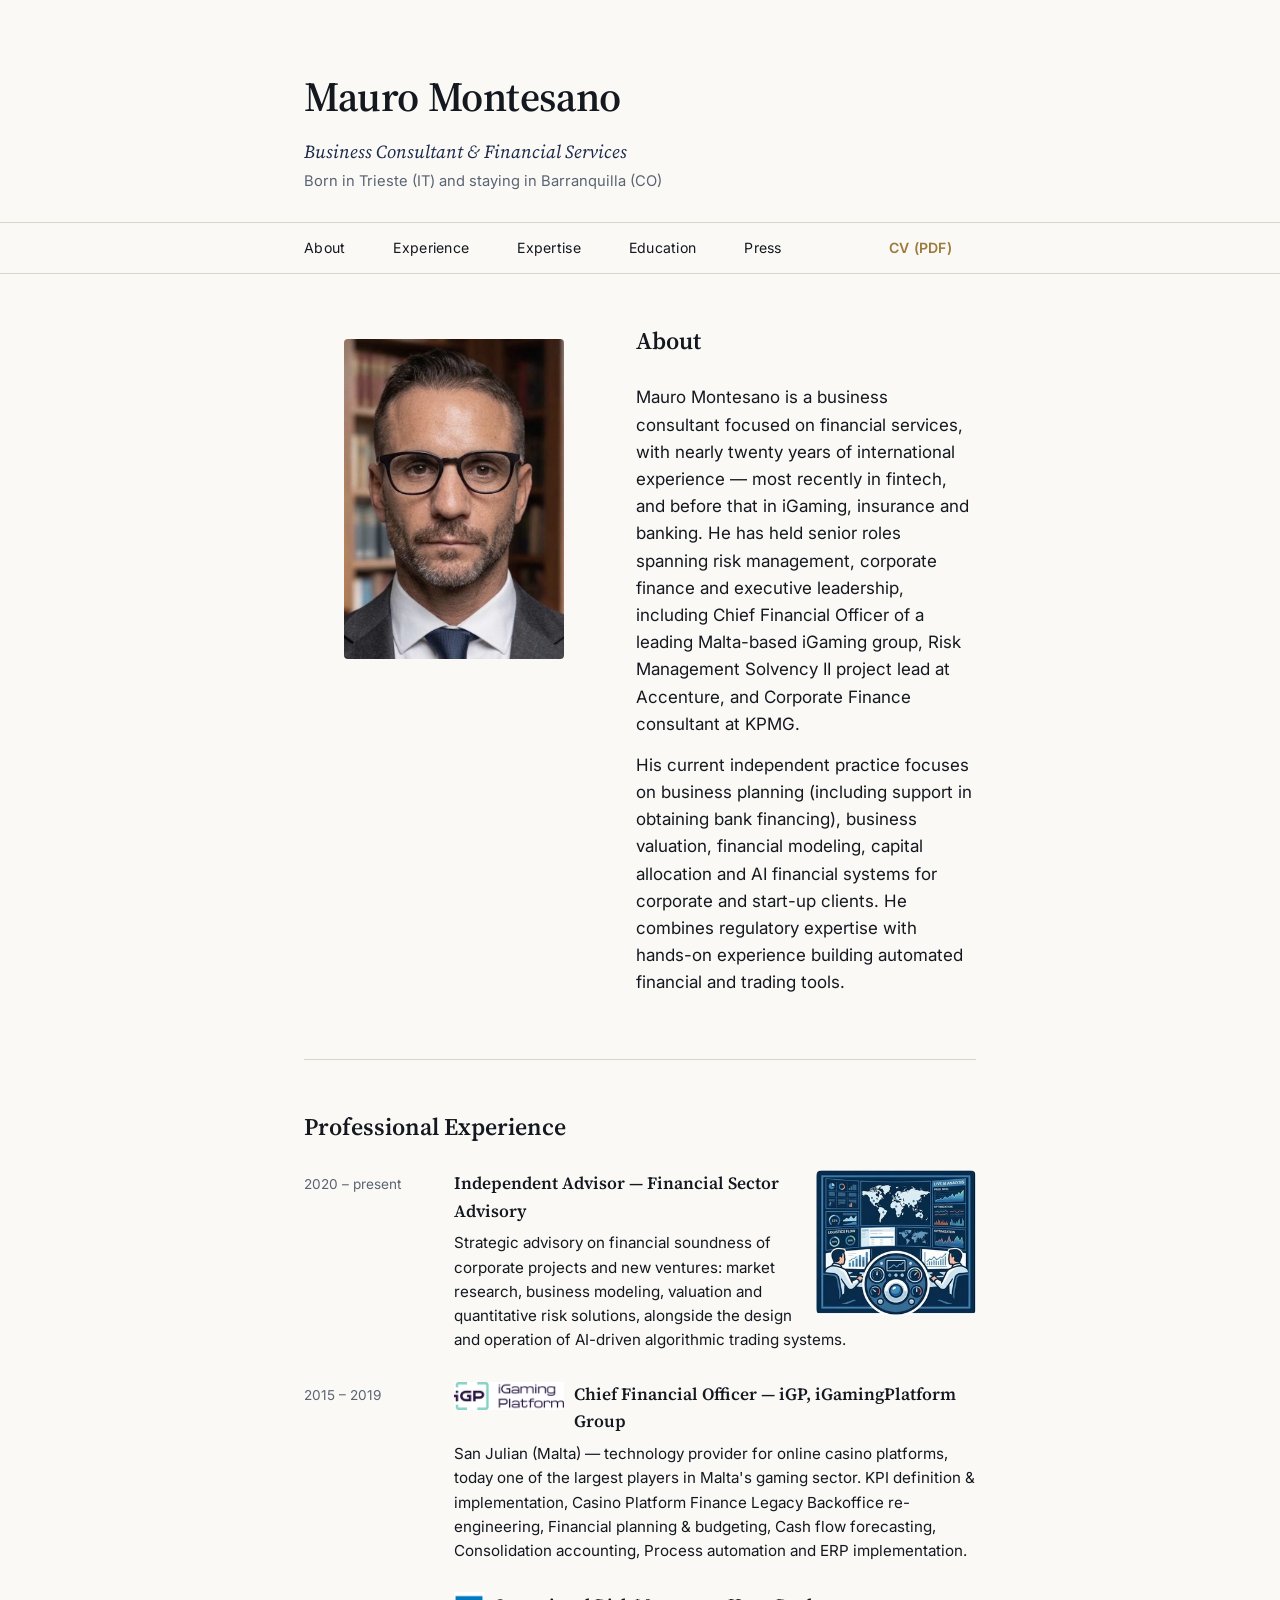
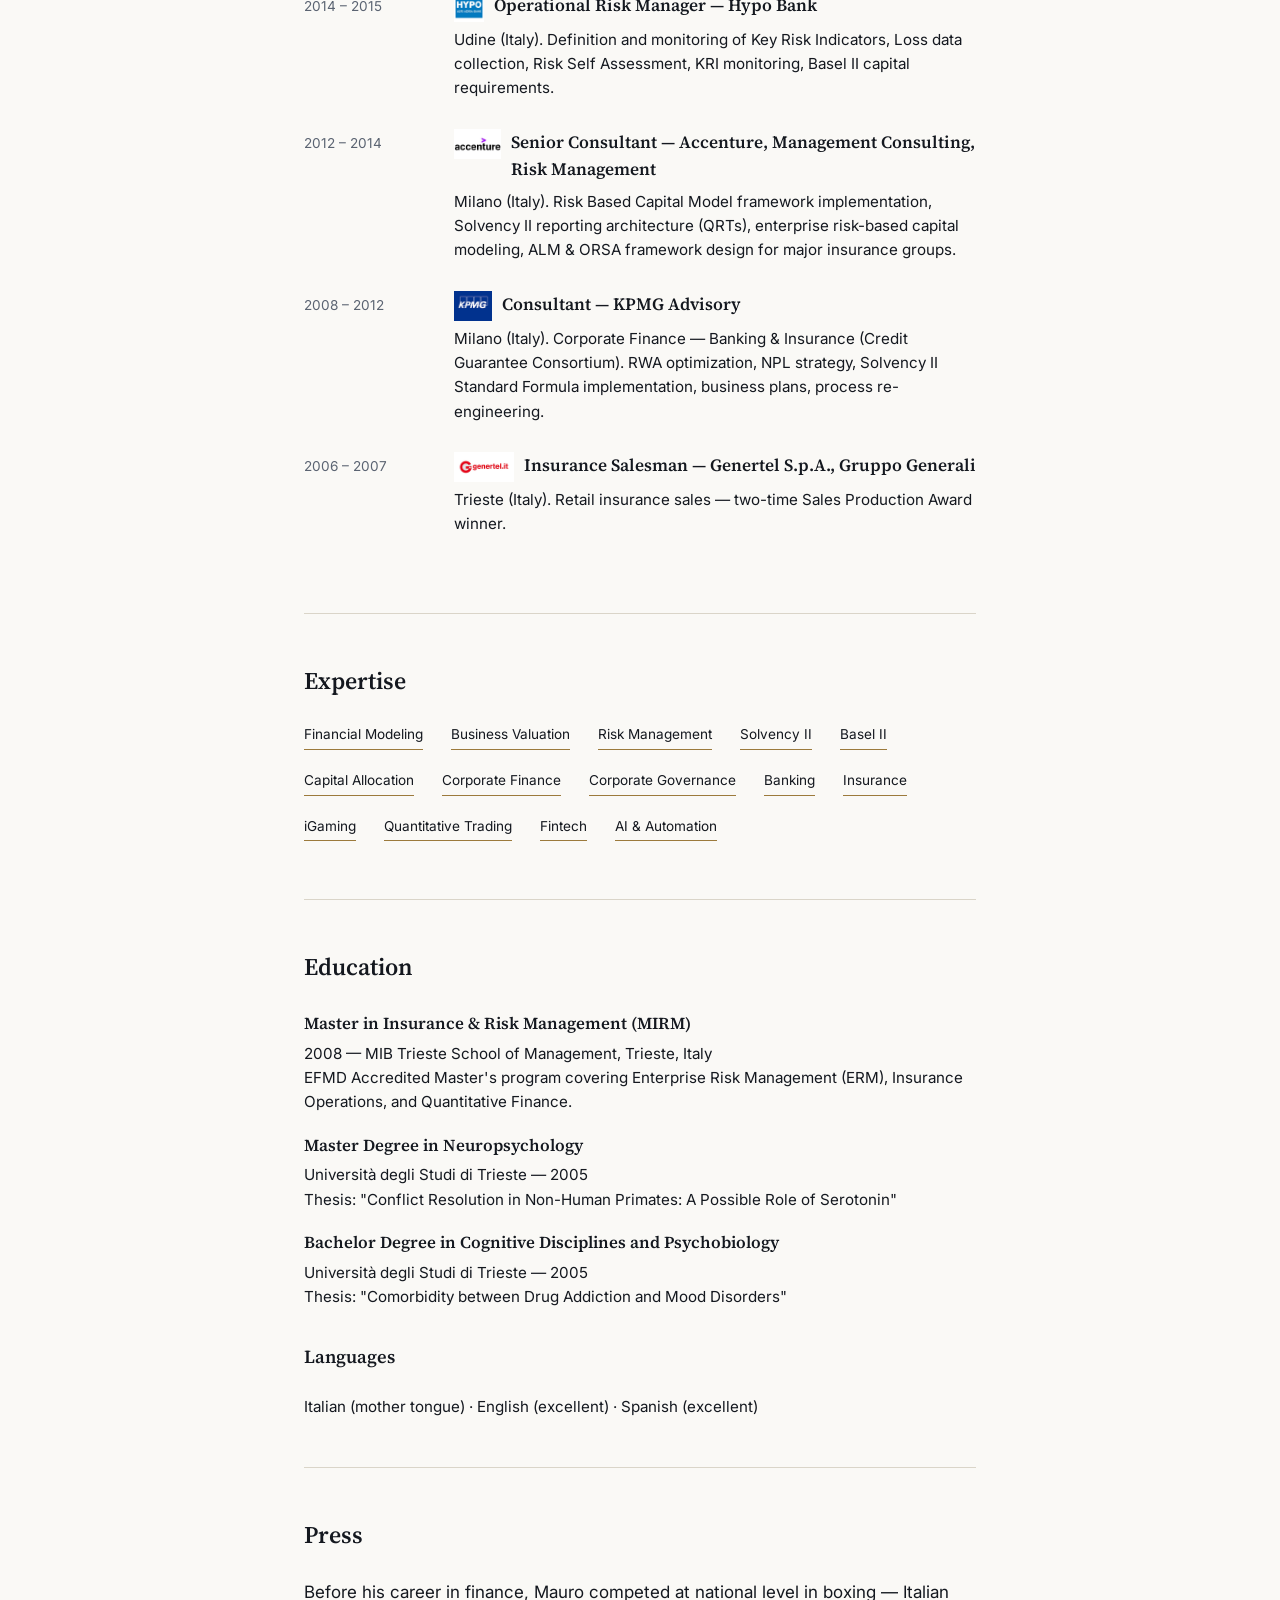
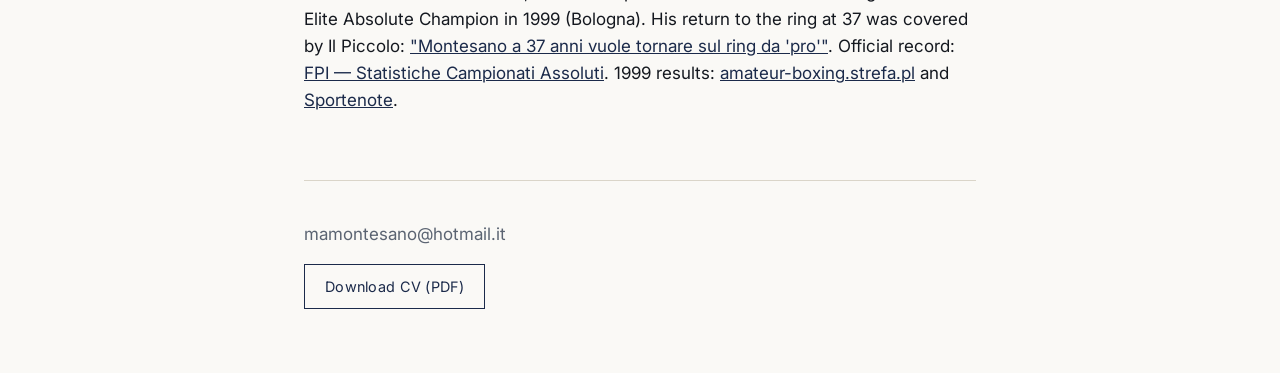
==== commit c6cd257e: "Add files via upload" ====
--- a/index.html
+++ b/index.html
@@ -87,7 +87,7 @@
         <span class="dates">2020 – present</span>
       </div>
       <div class="role-body">
-        <img class="advisor-banner" src="logos/advisor-banner.jpg" alt="Independent advisory illustration">
+        <img class="advisor-banner" src="advisor-banner.jpg" alt="Independent advisory illustration">
         <h3>Independent Advisor — Financial Sector Advisory</h3>
         <p class="role-sub">Strategic advisory on financial soundness of corporate projects and new ventures: market research, business modeling, valuation and quantitative risk solutions, alongside the design and operation of AI-driven algorithmic trading systems.</p>
       </div>
@@ -96,40 +96,40 @@
     <article class="role">
       <div class="role-meta"><span class="dates">2015 – 2019</span></div>
       <div class="role-body">
-        <div class="role-header"><img class="company-logo" src="logos/igp.png" alt="iGP logo"><h3>Chief Financial Officer — iGP, iGamingPlatform Group</h3></div>
-        <p class="role-sub">Malta — technology provider for online casino platforms, today one of the largest players in Malta's gaming sector. KPI definition &amp; implementation, Casino Platform Finance Legacy Backoffice re-engineering, Financial planning &amp; budgeting, Cash flow forecasting, Consolidation accounting, Process automation and ERP implementation.</p>
+        <div class="role-header"><img class="company-logo" src="igp.png" alt="iGP logo"><h3>Chief Financial Officer — iGP, iGamingPlatform Group</h3></div>
+        <p class="role-sub">San Julian (Malta) — technology provider for online casino platforms, today one of the largest players in Malta's gaming sector. KPI definition &amp; implementation, Casino Platform Finance Legacy Backoffice re-engineering, Financial planning &amp; budgeting, Cash flow forecasting, Consolidation accounting, Process automation and ERP implementation.</p>
       </div>
     </article>
 
     <article class="role">
       <div class="role-meta"><span class="dates">2014 – 2015</span></div>
       <div class="role-body">
-        <div class="role-header"><img class="company-logo" src="logos/hypo.png" alt="Hypo Alpe-Adria-Bank logo"><h3>Operational Risk Manager — Hypo Bank</h3></div>
-        <p class="role-sub">Udine, Italy. Definition and monitoring of Key Risk Indicators, Loss data collection, Risk Self Assessment, KRI monitoring, Basel II capital requirements.</p>
+        <div class="role-header"><img class="company-logo" src="hypo.png" alt="Hypo Alpe-Adria-Bank logo"><h3>Operational Risk Manager — Hypo Bank</h3></div>
+        <p class="role-sub">Udine (Italy). Definition and monitoring of Key Risk Indicators, Loss data collection, Risk Self Assessment, KRI monitoring, Basel II capital requirements.</p>
       </div>
     </article>
 
     <article class="role">
       <div class="role-meta"><span class="dates">2012 – 2014</span></div>
       <div class="role-body">
-        <div class="role-header"><img class="company-logo" src="logos/accenture.png" alt="Accenture logo"><h3>Senior Consultant — Accenture, Management Consulting, Risk Management</h3></div>
-        <p class="role-sub">Milan. Risk Based Capital Model framework implementation, Solvency II reporting architecture (QRTs), enterprise risk-based capital modeling, ALM &amp; ORSA framework design for major insurance groups.</p>
+        <div class="role-header"><img class="company-logo" src="accenture.png" alt="Accenture logo"><h3>Senior Consultant — Accenture, Management Consulting, Risk Management</h3></div>
+        <p class="role-sub">Milano (Italy). Risk Based Capital Model framework implementation, Solvency II reporting architecture (QRTs), enterprise risk-based capital modeling, ALM &amp; ORSA framework design for major insurance groups.</p>
       </div>
     </article>
 
     <article class="role">
       <div class="role-meta"><span class="dates">2008 – 2012</span></div>
       <div class="role-body">
-        <div class="role-header"><img class="company-logo" src="logos/kpmg.png" alt="KPMG logo"><h3>Consultant — KPMG Advisory</h3></div>
-        <p class="role-sub">Milan. Corporate Finance — Banking &amp; Insurance (Credit Guarantee Consortium). RWA optimization, NPL strategy, Solvency II Standard Formula implementation, business plans, process re-engineering.</p>
+        <div class="role-header"><img class="company-logo" src="kpmg.png" alt="KPMG logo"><h3>Consultant — KPMG Advisory</h3></div>
+        <p class="role-sub">Milano (Italy). Corporate Finance — Banking &amp; Insurance (Credit Guarantee Consortium). RWA optimization, NPL strategy, Solvency II Standard Formula implementation, business plans, process re-engineering.</p>
       </div>
     </article>
 
     <article class="role">
       <div class="role-meta"><span class="dates">2006 – 2007</span></div>
       <div class="role-body">
-        <div class="role-header"><img class="company-logo" src="logos/genertel.png" alt="Genertel logo"><h3>Insurance Salesman — Genertel S.p.A., Gruppo Generali</h3></div>
-        <p class="role-sub">Trieste. Retail insurance sales — two-time Sales Production Award winner.</p>
+        <div class="role-header"><img class="company-logo" src="genertel.png" alt="Genertel logo"><h3>Insurance Salesman — Genertel S.p.A., Gruppo Generali</h3></div>
+        <p class="role-sub">Trieste (Italy). Retail insurance sales — two-time Sales Production Award winner.</p>
       </div>
     </article>
   </section>
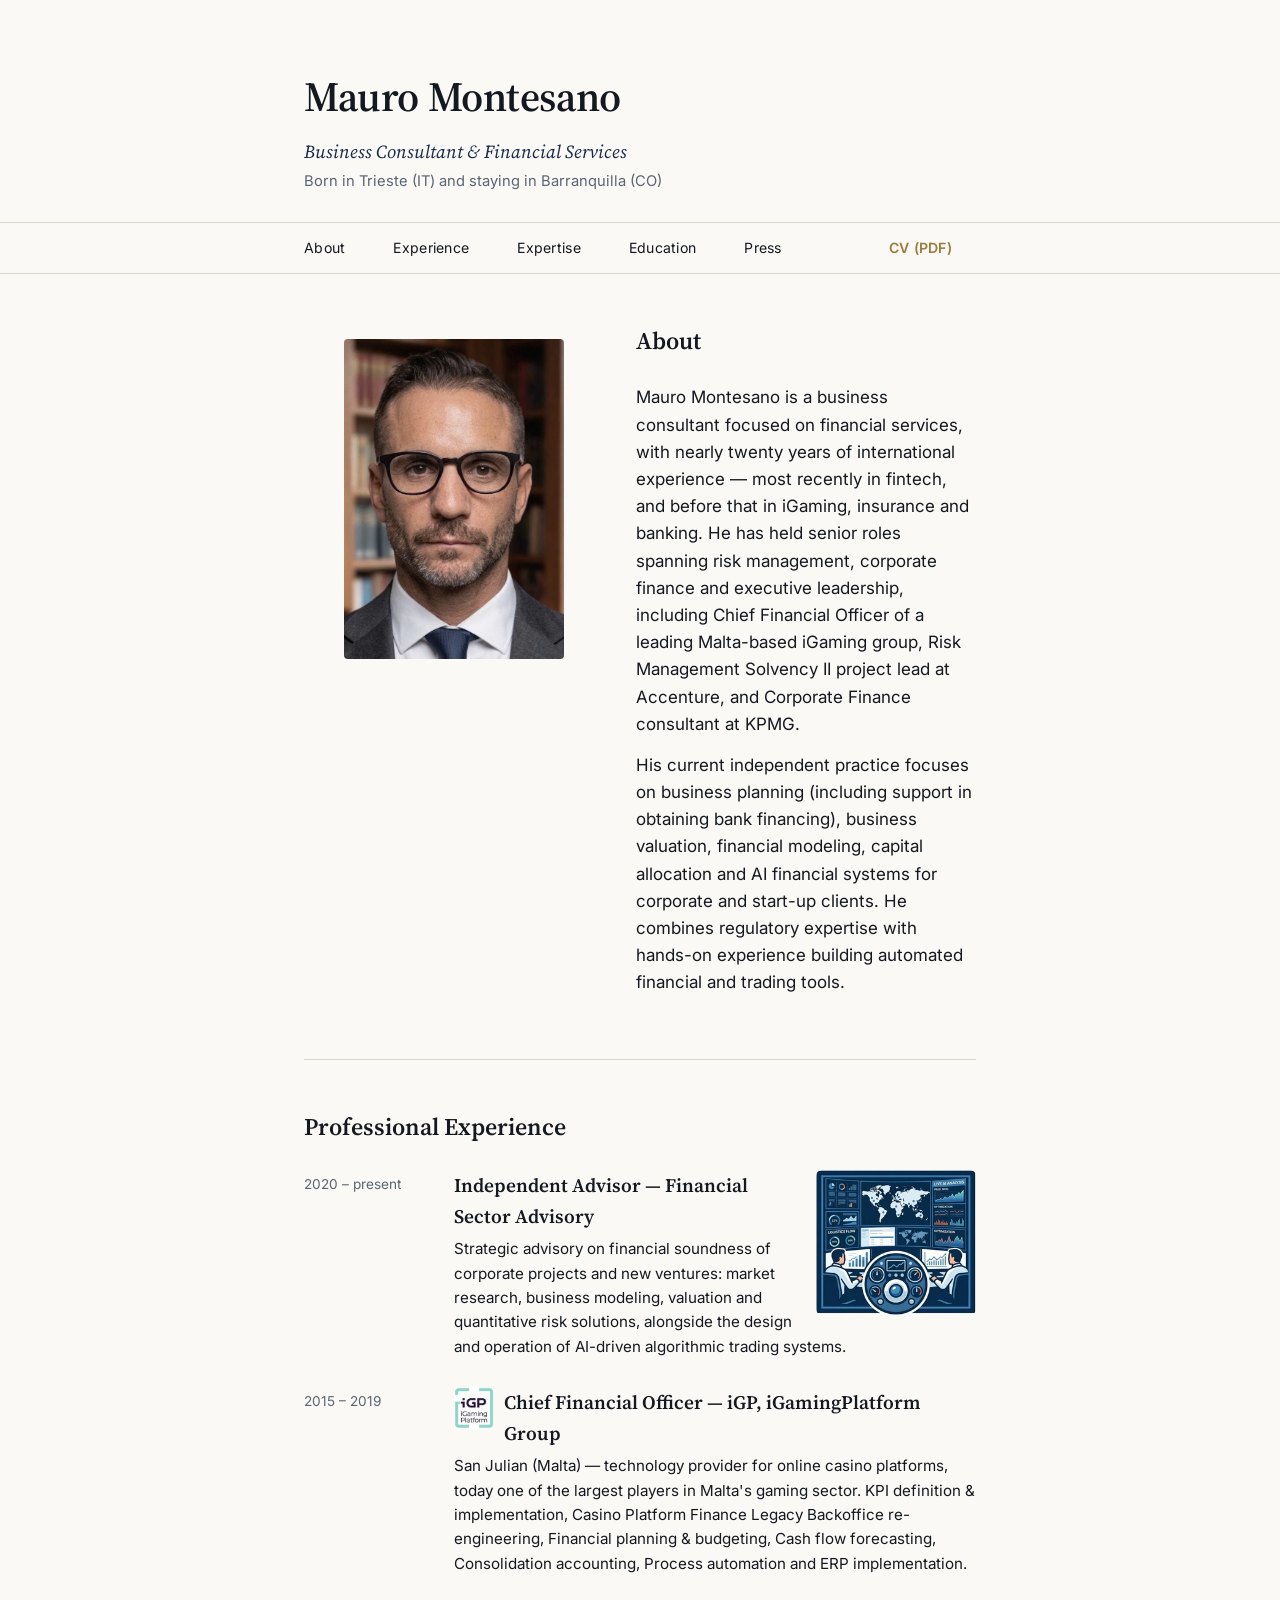
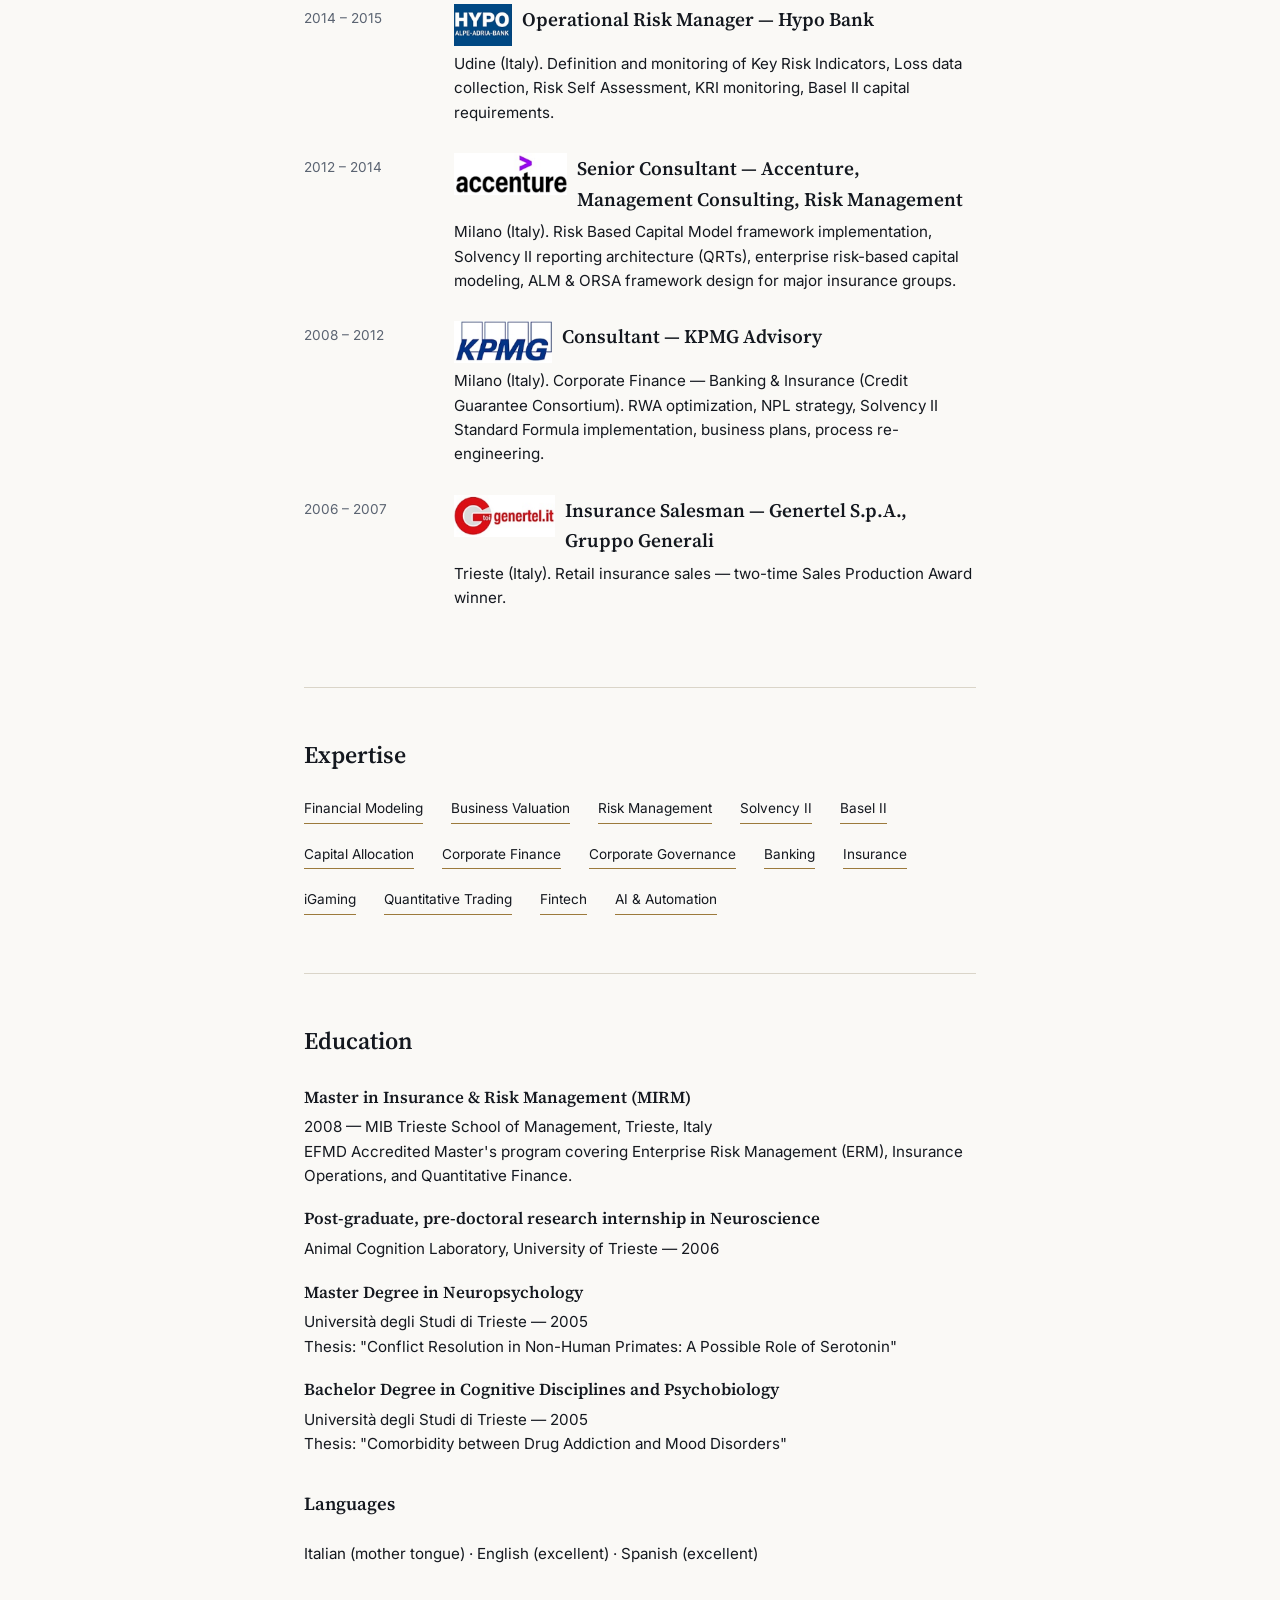
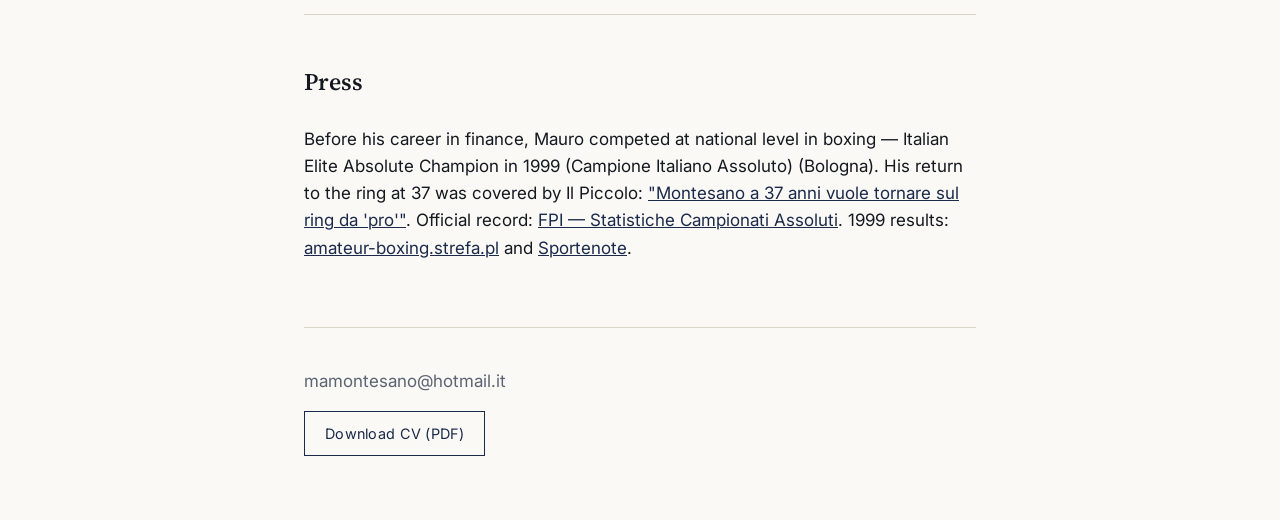
==== commit 6f09aa87: "Add files via upload" ====
--- a/index.html
+++ b/index.html
@@ -162,6 +162,10 @@
       <p class="role-sub">EFMD Accredited Master's program covering Enterprise Risk Management (ERM), Insurance Operations, and Quantitative Finance.</p>
     </article>
     <article class="edu">
+      <h3>Post-graduate, pre-doctoral research internship in Neuroscience</h3>
+      <p class="role-sub">Animal Cognition Laboratory, University of Trieste — 2006</p>
+    </article>
+    <article class="edu">
       <h3>Master Degree in Neuropsychology</h3>
       <p class="role-sub">Università degli Studi di Trieste — 2005</p>
       <p class="role-sub">Thesis: "Conflict Resolution in Non-Human Primates: A Possible Role of Serotonin"</p>
@@ -177,7 +181,7 @@
 
   <section id="press" class="section">
     <h2>Press</h2>
-    <p>Before his career in finance, Mauro competed at national level in boxing — Italian Elite Absolute Champion in 1999 (Bologna). His return to the ring at 37 was covered by Il Piccolo: <a href="https://www.ilpiccolo.it/sport/montesano-a-37-anni-vuole-tornare-sul-ring-da-pro-gf940ly8" target="_blank" rel="noopener">"Montesano a 37 anni vuole tornare sul ring da 'pro'"</a>. Official record: <a href="https://www.fpi.it/pugilato-olimpico/statistiche-campionati-assoluti.html" target="_blank" rel="noopener">FPI — Statistiche Campionati Assoluti</a>. 1999 results: <a href="https://amateur-boxing.strefa.pl/1999Results.html" target="_blank" rel="noopener">amateur-boxing.strefa.pl</a> and <a href="https://www.sportenote.com/news_e.asp?da=54&id=10933" target="_blank" rel="noopener">Sportenote</a>.</p>
+    <p>Before his career in finance, Mauro competed at national level in boxing — Italian Elite Absolute Champion in 1999 (Campione Italiano Assoluto) (Bologna). His return to the ring at 37 was covered by Il Piccolo: <a href="https://www.ilpiccolo.it/sport/montesano-a-37-anni-vuole-tornare-sul-ring-da-pro-gf940ly8" target="_blank" rel="noopener">"Montesano a 37 anni vuole tornare sul ring da 'pro'"</a>. Official record: <a href="https://www.fpi.it/pugilato-olimpico/statistiche-campionati-assoluti.html" target="_blank" rel="noopener">FPI — Statistiche Campionati Assoluti</a>. 1999 results: <a href="https://amateur-boxing.strefa.pl/1999Results.html" target="_blank" rel="noopener">amateur-boxing.strefa.pl</a> and <a href="https://www.sportenote.com/news_e.asp?da=54&id=10933" target="_blank" rel="noopener">Sportenote</a>.</p>
   </section>
 
 </main>
--- a/style.css
+++ b/style.css
@@ -123,7 +123,7 @@
 }
 .role h3 {
   font-family: var(--serif);
-  font-size: 1.08rem;
+  font-size: 1.2rem;
   font-weight: 600;
   margin: 0 0 6px;
 }
@@ -137,9 +137,9 @@
   margin: 0;
 }
 .company-logo {
-  height: 30px;
+  height: 42px;
   width: auto;
-  max-width: 110px;
+  max-width: 150px;
   object-fit: contain;
   flex-shrink: 0;
 }
